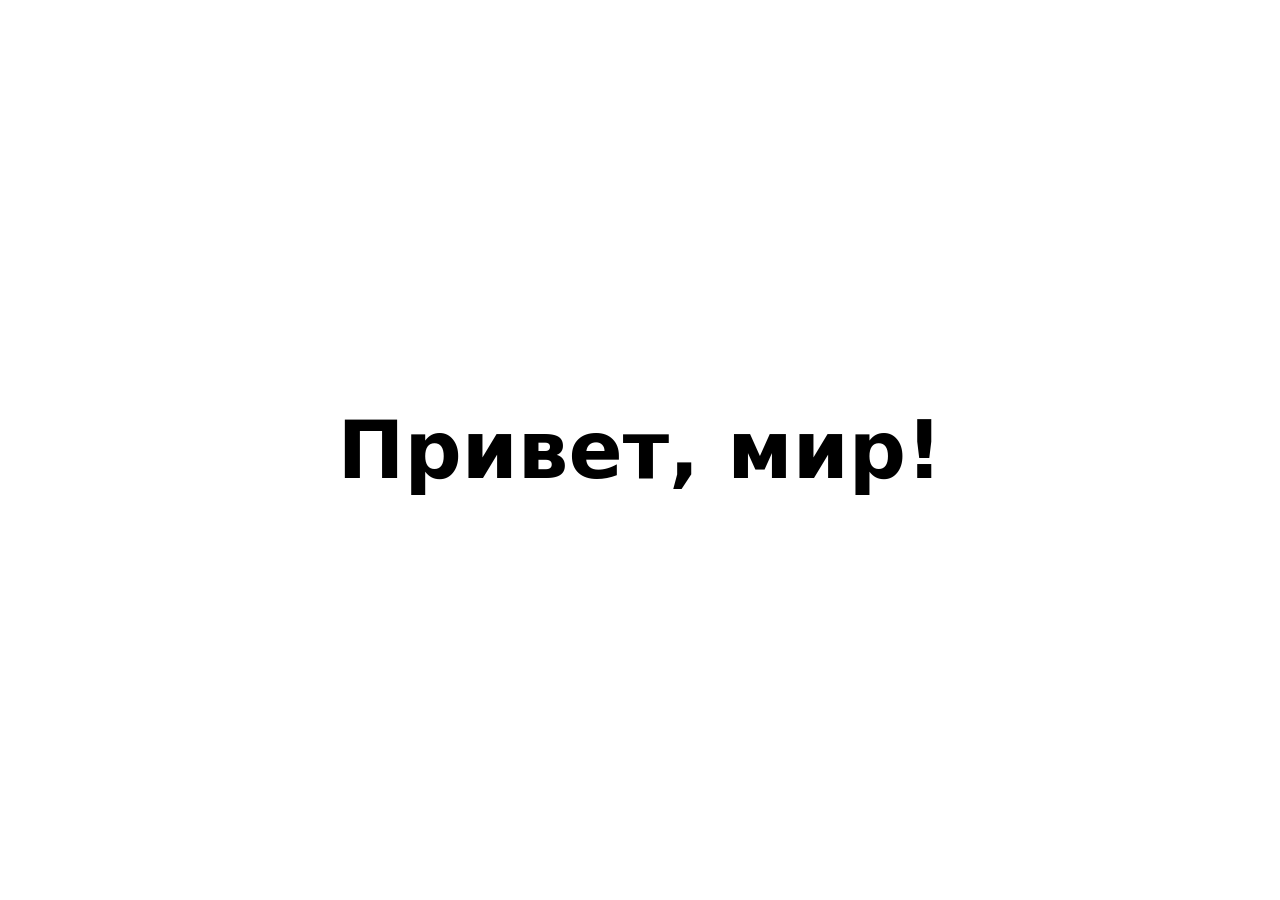
==== index.html @ d3115e39 "Add hello world page" ====
<!doctype html>
<html lang="ru">
  <head>
    <meta charset="utf-8">
    <meta name="viewport" content="width=device-width, initial-scale=1">
    <title>Привет, мир!</title>
    <style>
      :root {
        color-scheme: light dark;
        font-family: system-ui, -apple-system, BlinkMacSystemFont, "Segoe UI", sans-serif;
      }

      body {
        min-height: 100vh;
        margin: 0;
        display: grid;
        place-items: center;
      }

      h1 {
        margin: 0;
        font-size: clamp(2.5rem, 8vw, 5rem);
        font-weight: 700;
        letter-spacing: 0;
      }
    </style>
  </head>
  <body>
    <h1>Привет, мир!</h1>
  </body>
</html>
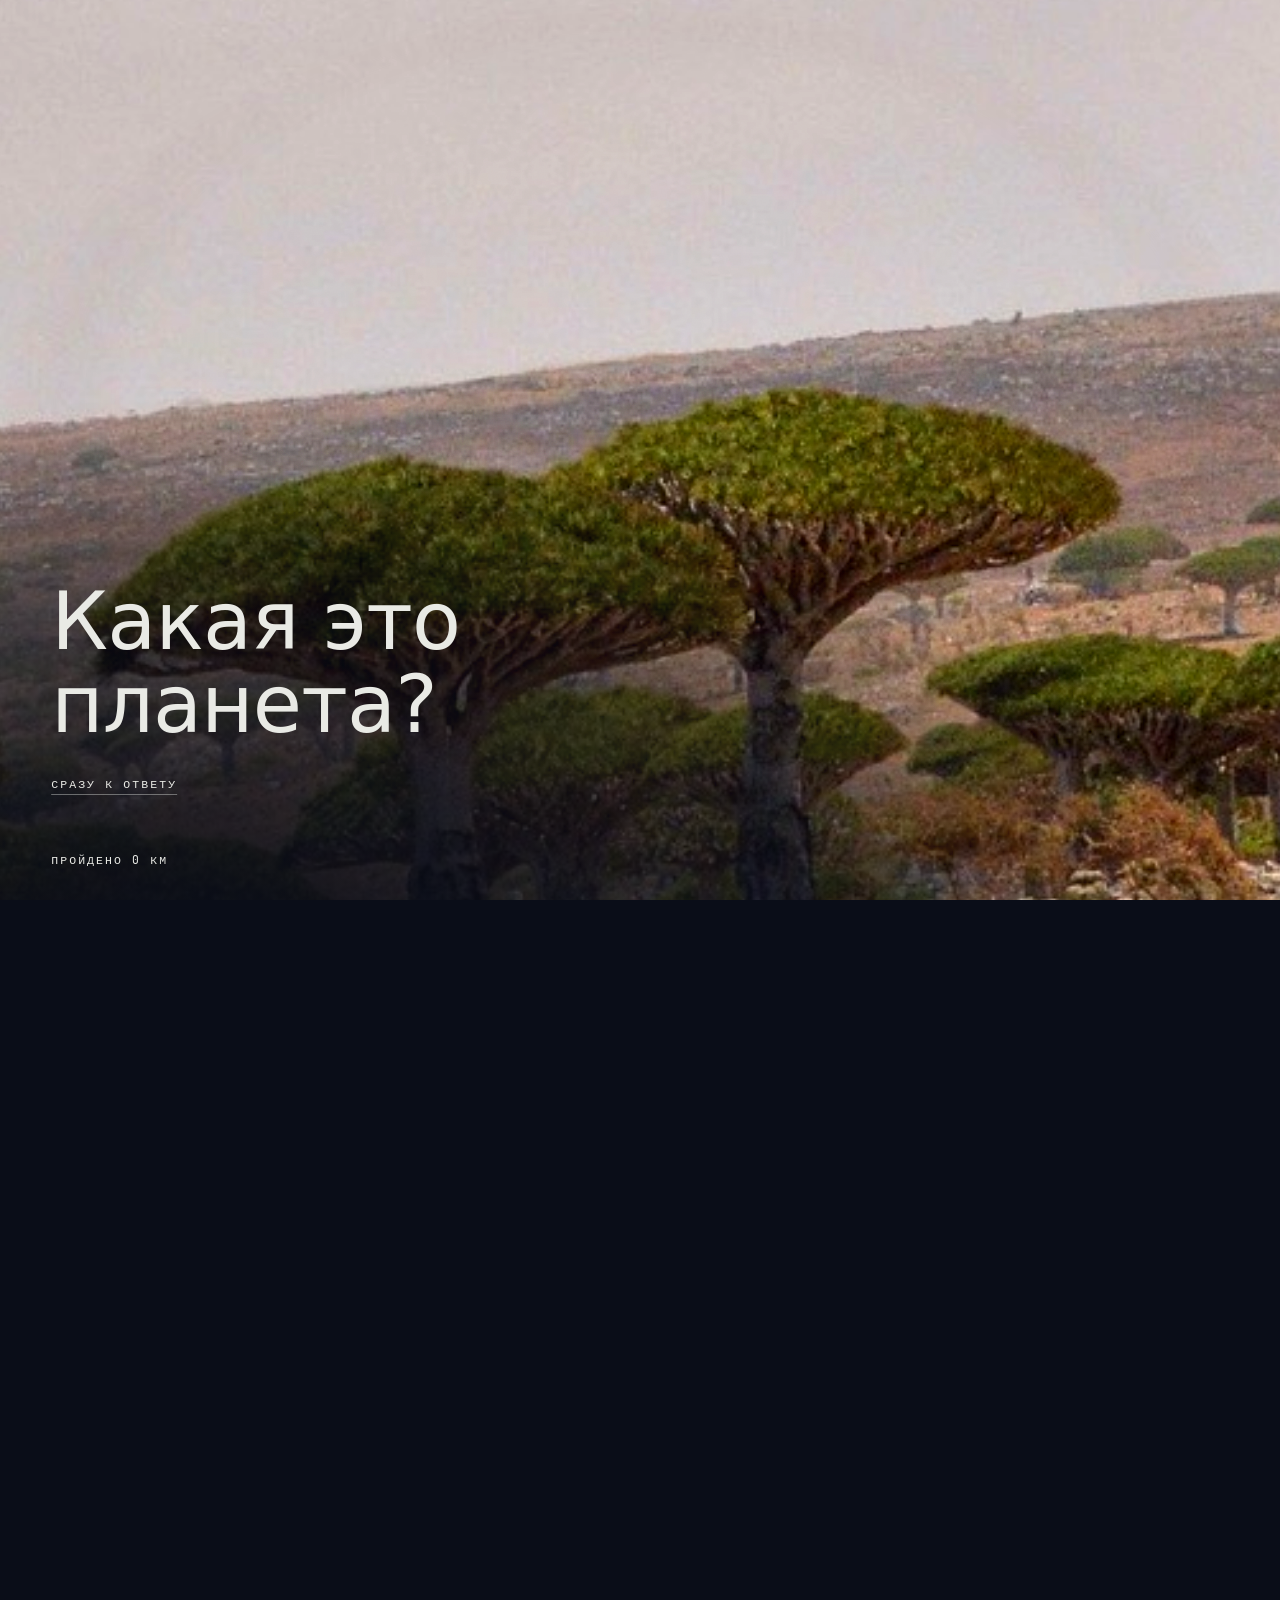
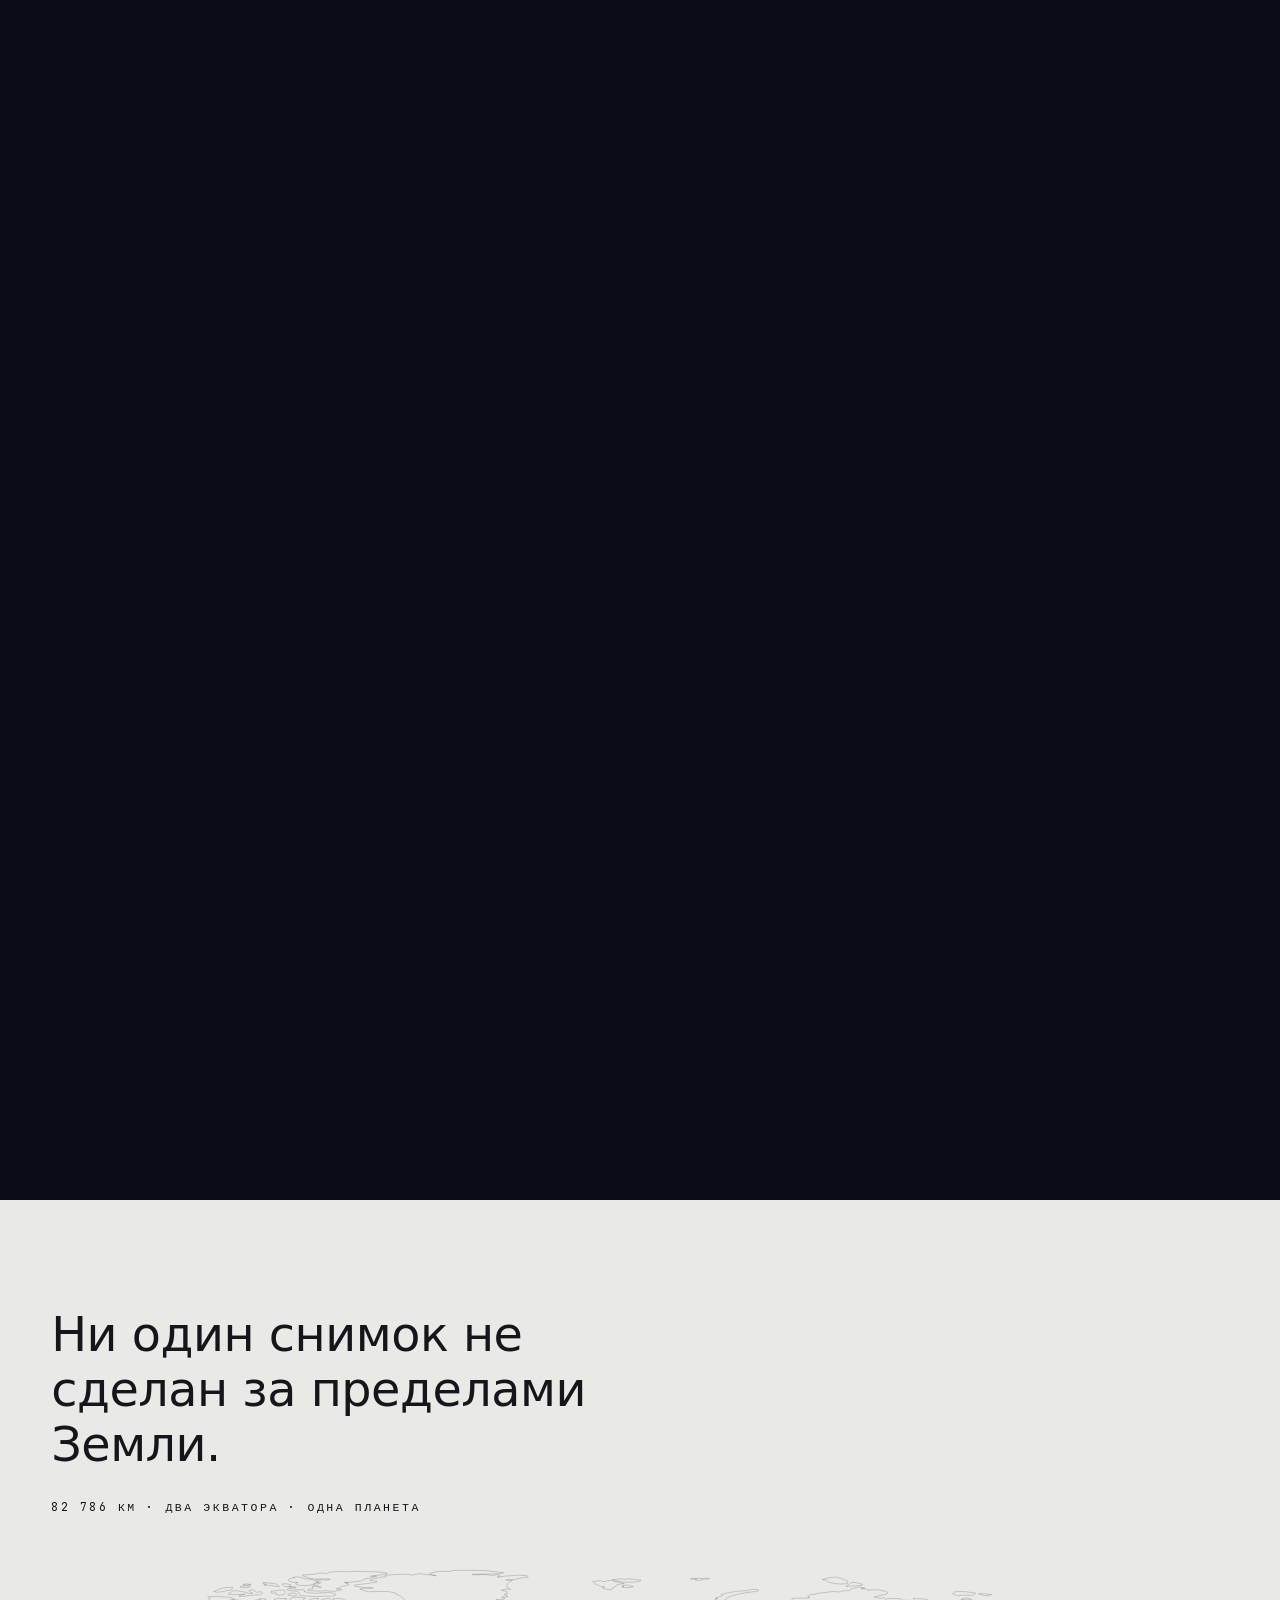
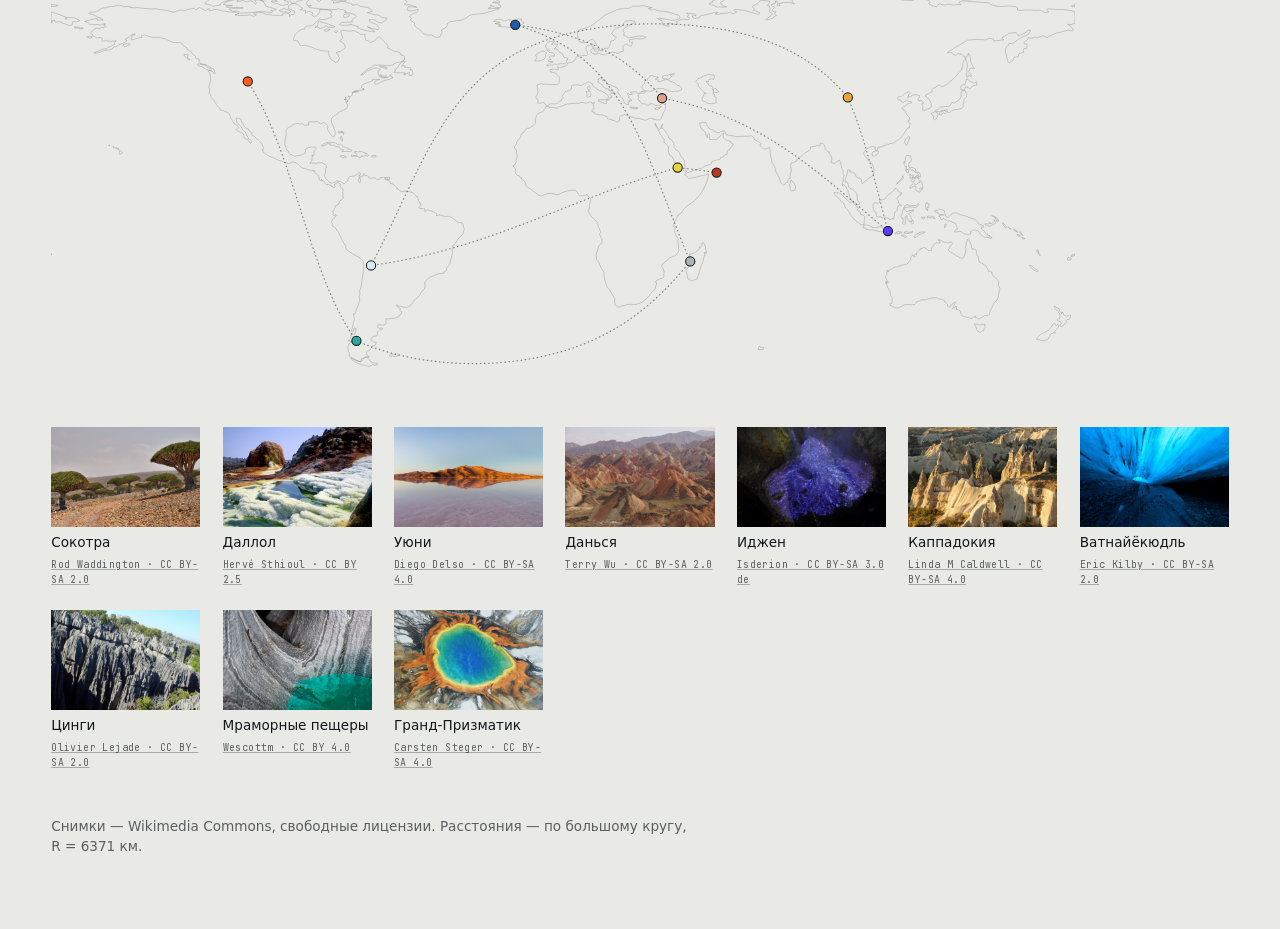
==== commit 3b71e8f2: "НЕ ЗЕМЛЯ: десять мест, которые не похожи на Землю Статическая страница в корне сайта. Заглушка «Прив" ====
--- a/index.html
+++ b/index.html
@@ -1,31 +1,165 @@
 <!doctype html>
 <html lang="ru">
-  <head>
-    <meta charset="utf-8">
-    <meta name="viewport" content="width=device-width, initial-scale=1">
-    <title>Привет, мир!</title>
-    <style>
-      :root {
-        color-scheme: light dark;
-        font-family: system-ui, -apple-system, BlinkMacSystemFont, "Segoe UI", sans-serif;
-      }
+<head>
+<meta charset="utf-8">
+<meta name="viewport" content="width=device-width, initial-scale=1">
+<title>НЕ ЗЕМЛЯ — десять мест, которые не похожи на Землю</title>
+<meta name="description" content="Десять мест, снятых на этой планете. Маршрут длиной 82 786 км — два экватора, не покидая Земли.">
+<link rel="stylesheet" href="styles.css">
+</head>
+<body>
 
-      body {
-        min-height: 100vh;
-        margin: 0;
-        display: grid;
-        place-items: center;
-      }
+<main>
+  <!-- Числа этапов и накопленного — из tools/route.py. Счётчик читает data-total. -->
+  <div class="dive">
+    <div class="stage">
 
-      h1 {
-        margin: 0;
-        font-size: clamp(2.5rem, 8vw, 5rem);
-        font-weight: 700;
-        letter-spacing: 0;
-      }
-    </style>
-  </head>
-  <body>
-    <h1>Привет, мир!</h1>
-  </body>
+      <header class="hero" style="--accent: #B33A20" data-total="0">
+        <img class="frame" src="assets/img/socotra.jpg" alt="" width="1800" height="1200" fetchpriority="high">
+        <div class="body">
+          <h1>Какая это планета?</h1>
+          <a class="jump" href="#finale">Сразу к ответу</a>
+        </div>
+      </header>
+
+      <section class="place" id="p-socotra" style="--accent: #B33A20" data-total="0">
+        <img class="frame" src="assets/img/socotra.jpg" alt="Драконовы деревья с плоскими кронами на каменистом плато Сокотры" width="1800" height="1200" loading="lazy" decoding="async">
+        <div class="body">
+          <p class="meta"><span class="n">Точка 1 / 10</span><span class="coords">12°30′N 54°00′E</span></p>
+          <h2>Сокотра</h2>
+          <p class="where">Йемен · старт маршрута</p>
+          <p class="text">Остров оторвался от материка так давно, что жизнь здесь пошла отдельной веткой. Драконовы деревья держат крону плоским зонтом: так они ловят туман, а дождя тут почти не бывает. На срезе кора истекает красной смолой — её тысячи лет называют кровью дракона.</p>
+          <p class="fact">307 из 825 видов растений не растут больше нигде</p>
+        </div>
+      </section>
+
+      <section class="place" id="p-dallol" style="--accent: #E8D33A" data-total="1494">
+        <img class="frame" src="assets/img/dallol.jpg" alt="Кислотные соляные поля Даллола: жёлтые, оранжевые и зелёные террасы" width="1800" height="1200" loading="lazy" decoding="async">
+        <div class="body">
+          <p class="meta"><span class="n">Точка 2 / 10</span><span class="coords">14°14′N 40°18′E</span></p>
+          <h2>Данакиль</h2>
+          <p class="where">Эфиопия · этап 1 494 км</p>
+          <p class="text">Под впадиной стоит магма и выдавливает наверх рассолы, насыщенные железом и серой. Цвет здесь означает химию: жёлтый — сера, оранжевый — окисленное железо, зелёный — медь. Дождя не бывает, и рисунок держится годами, пока его не перепишет новый источник.</p>
+          <p class="fact">кислотность рассолов доходит до pH −1,7</p>
+        </div>
+      </section>
+
+      <section class="place" id="p-uyuni" style="--accent: #DCE9EE" data-total="13865">
+        <img class="frame" src="assets/img/uyuni.jpg" alt="Гора Тунупа и небо, отражённые в зеркале воды на солончаке Уюни" width="1800" height="1200" loading="lazy" decoding="async">
+        <div class="body">
+          <p class="meta"><span class="n">Точка 3 / 10</span><span class="coords">20°08′S 67°29′W</span></p>
+          <h2>Уюни</h2>
+          <p class="where">Боливия · этап 12 371 км</p>
+          <p class="text">Соляная корка легла так ровно, что по ней калибруют спутниковые высотомеры. В дождь на ней стоит слой воды в пару сантиметров, и равнина становится зеркалом без единого шва. Горизонт пропадает: небо оказывается и сверху, и снизу, а гора вырастает из собственного отражения.</p>
+          <p class="fact">на 10 000 км² перепад высот меньше метра</p>
+        </div>
+      </section>
+
+      <section class="place" id="p-danxia" style="--accent: #E8A33D" data-total="31478">
+        <img class="frame" src="assets/img/danxia.jpg" alt="Слоистые холмы Чжанъе Данься в полосах ржавчины, охры и мела" width="1800" height="1200" loading="lazy" decoding="async">
+        <div class="body">
+          <p class="meta"><span class="n">Точка 4 / 10</span><span class="coords">38°55′N 100°08′E</span></p>
+          <h2>Данься</h2>
+          <p class="where">Китай · этап 17 613 км</p>
+          <p class="text">Песчаник и минералы копились слоями на дне древнего озера, а потом плиты подняли эту стопку и наклонили набок. Ветер и вода срезали верх, и разрез вышел наружу: полосы ржавчины, охры и мела идут поперёк склонов. Красит их не свет и не лишайник — это цвет самой породы.</p>
+          <p class="fact">пласты копились около 24 млн лет</p>
+        </div>
+      </section>
+
+      <section class="place" id="p-ijen" style="--accent: #5B3DFF" data-total="36900">
+        <img class="frame" src="assets/img/ijen.jpg" alt="Синее пламя горящей серы в темноте кратера Кавах-Иджен" width="1800" height="1200" loading="lazy" decoding="async">
+        <div class="body">
+          <p class="meta"><span class="n">Точка 5 / 10</span><span class="coords">8°03′S 114°15′E</span></p>
+          <h2>Иджен</h2>
+          <p class="where">Индонезия · этап 5 422 км</p>
+          <p class="text">Из трещин кратера бьёт вулканический газ температурой под 600 °C. На воздухе он загорается и горит синим, потому что горит сера, а не дерево. Днём пламени не видно совсем — оно проступает только в темноте, и сборщики серы работают прямо в нём.</p>
+          <p class="fact">озеро в кратере — pH 0,5, кислее желудочного сока</p>
+        </div>
+      </section>
+
+      <section class="place" id="p-cappadocia" style="--accent: #E0A08A" data-total="46559">
+        <img class="frame" src="assets/img/cappadocia.jpg" alt="Плотный лес туфовых башен Каппадокии в утреннем свете" width="1800" height="1200" loading="lazy" decoding="async">
+        <div class="body">
+          <p class="meta"><span class="n">Точка 6 / 10</span><span class="coords">38°38′N 34°50′E</span></p>
+          <h2>Каппадокия</h2>
+          <p class="where">Турция · этап 9 659 км</p>
+          <p class="text">Вулканы засыпали долину пеплом, пепел слежался в туф — камень, который режется ножом. Дождь и ветер выели мягкое и оставили стоять твёрдое: сотни башен с каменными шапками. Тот же податливый туф позволил выкопать город прямо под ними — Деринкую уходит на восемь ярусов вниз.</p>
+          <p class="fact">под ними город Деринкую уходит на 85 м вниз</p>
+        </div>
+      </section>
+
+      <section class="place" id="p-vatnajokull" style="--accent: #1E5FA8" data-total="50942">
+        <img class="frame" src="assets/img/vatnajokull.jpg" alt="Свод ледниковой пещеры из спрессованного синего льда" width="1800" height="1200" loading="lazy" decoding="async">
+        <div class="body">
+          <p class="meta"><span class="n">Точка 7 / 10</span><span class="coords">64°25′N 16°48′W</span></p>
+          <h2>Ватнайёкюдль</h2>
+          <p class="where">Исландия · этап 4 383 км</p>
+          <p class="text">Лёд лежит слоями почти километровой толщины и под собственным весом выдавливает из себя воздух. Без пузырьков он перестаёт рассеивать свет и пропускает только синюю часть спектра — остальное гаснет в толще. Пещеру каждую зиму протапливает талая вода, и каждое лето своды обрушиваются: одну и ту же не увидеть дважды.</p>
+          <p class="fact">толщина льда доходит до 950 м</p>
+        </div>
+      </section>
+
+      <section class="place" id="p-tsingy" style="--accent: #A8B4B0" data-total="61553">
+        <img class="frame" src="assets/img/tsingy.jpg" alt="Частокол известняковых игл Цинги-де-Бемараха" width="1800" height="1200" loading="lazy" decoding="async">
+        <div class="body">
+          <p class="meta"><span class="n">Точка 8 / 10</span><span class="coords">18°43′S 44°45′E</span></p>
+          <h2>Цинги</h2>
+          <p class="where">Мадагаскар · этап 10 611 км</p>
+          <p class="text">Дожди тысячелетиями растворяли известняк сверху вниз, вдоль трещин. Осталось то, к чему вода не добралась: частокол лезвий высотой до ста метров, между которыми не пройти. По-малагасийски «цинги» и значит место, где нельзя ходить босиком.</p>
+          <p class="fact">иглы поднимаются на 100 м</p>
+        </div>
+      </section>
+
+      <section class="place" id="p-marmol" style="--accent: #2AA9A0" data-total="71979">
+        <img class="frame" src="assets/img/marmol.jpg" alt="Мраморные своды над бирюзовой водой ледникового озера" width="1800" height="1200" loading="lazy" decoding="async">
+        <div class="body">
+          <p class="meta"><span class="n">Точка 9 / 10</span><span class="coords">46°39′S 72°38′W</span></p>
+          <h2>Мраморные пещеры</h2>
+          <p class="where">Чили · этап 10 426 км</p>
+          <p class="text">Волны ледникового озера шесть тысяч лет вылизывают мраморный мыс и вымыли в нём своды и колонны. Вода бирюзовая не от неба: ледники стирают с гор каменную муку, и эта взвесь рассеивает свет. Отражённый от воды, он поднимается на потолок, и слои мрамора начинают светиться изнутри.</p>
+          <p class="fact">вода точит этот мрамор больше 6 000 лет</p>
+        </div>
+      </section>
+
+      <section class="place" id="p-prismatic" style="--accent: #FF5A1F" data-total="82786">
+        <img class="frame" src="assets/img/prismatic.jpg" alt="Гранд-Призматик сверху: рыжие кольца вокруг голубой линзы кипятка" width="1800" height="1200" loading="lazy" decoding="async">
+        <div class="body">
+          <p class="meta"><span class="n">Точка 10 / 10</span><span class="coords">44°31′N 110°50′W</span></p>
+          <h2>Гранд-Призматик</h2>
+          <p class="where">США · этап 10 807 км</p>
+          <p class="text">В середине источника вода около 70 °C и почти стерильна — она синяя просто потому, что глубокая и чистая. К краям температура падает, и на каждом поясе селится своя колония бактерий: сначала жёлтые, за ними оранжевые, потом рыжие. Кольца — это не минерал, а живое, разложенное по градусам.</p>
+          <p class="fact">цвет источнику дают живые бактерии при 70 °C</p>
+        </div>
+      </section>
+
+    </div>
+  </div>
+
+  <p class="odometer" aria-hidden="true">Пройдено <span id="odometer-value">0</span> км</p>
+
+  <footer class="finale" id="finale" tabindex="-1">
+    <h2>Ни один снимок не сделан за пределами Земли.</h2>
+    <p class="verdict">82 786 км · два экватора · одна планета</p>
+
+    <img class="route" src="assets/route.svg" alt="Карта мира: десять точек маршрута соединены дугами большого круга — от Сокотры через Данакиль, Уюни, Данься, Иджен, Каппадокию, Ватнайёкюдль, Цинги и Мраморные пещеры к Гранд-Призматику." width="2000" height="789">
+
+    <ul class="proof">
+      <li><img src="assets/img/socotra.jpg" alt="" width="1800" height="1200" loading="lazy"><span>Сокотра</span><a href="https://commons.wikimedia.org/wiki/File:Dragon%27s_Blood_Trees,_Socotra_Island.jpg">Rod Waddington · CC BY-SA 2.0</a></li>
+      <li><img src="assets/img/dallol.jpg" alt="" width="1800" height="1200" loading="lazy"><span>Даллол</span><a href="https://commons.wikimedia.org/wiki/File:Dallol-2001.jpg">Hervé Sthioul · CC BY 2.5</a></li>
+      <li><img src="assets/img/uyuni.jpg" alt="" width="1800" height="1200" loading="lazy"><span>Уюни</span><a href="https://commons.wikimedia.org/wiki/File:Salar_de_Uyuni,_Bolivia,_2016-02-04,_DD_10-12_HDR.JPG">Diego Delso · CC BY-SA 4.0</a></li>
+      <li><img src="assets/img/danxia.jpg" alt="" width="1800" height="1200" loading="lazy"><span>Данься</span><a href="https://commons.wikimedia.org/wiki/File:Colourful_mountains_of_the_Zhangye_National_Geopark.jpg">Terry Wu · CC BY-SA 2.0</a></li>
+      <li><img src="assets/img/ijen.jpg" alt="" width="1800" height="1200" loading="lazy"><span>Иджен</span><a href="https://commons.wikimedia.org/wiki/File:Blue_flames_in_the_Ijen_Caldera.jpg">Isderion · CC BY-SA 3.0 de</a></li>
+      <li><img src="assets/img/cappadocia.jpg" alt="" width="1800" height="1200" loading="lazy"><span>Каппадокия</span><a href="https://commons.wikimedia.org/wiki/File:Nature_carved_rock_Cappadocia_01.jpg">Linda M Caldwell · CC BY-SA 4.0</a></li>
+      <li><img src="assets/img/vatnajokull.jpg" alt="" width="1800" height="1200" loading="lazy"><span>Ватнайёкюдль</span><a href="https://commons.wikimedia.org/wiki/File:Ice_Cave_Blue_Roof_-_Iceland.jpg">Eric Kilby · CC BY-SA 2.0</a></li>
+      <li><img src="assets/img/tsingy.jpg" alt="" width="1800" height="1200" loading="lazy"><span>Цинги</span><a href="https://commons.wikimedia.org/wiki/File:Tsingy_-_105.jpg">Olivier Lejade · CC BY-SA 2.0</a></li>
+      <li><img src="assets/img/marmol.jpg" alt="" width="1800" height="1200" loading="lazy"><span>Мраморные пещеры</span><a href="https://commons.wikimedia.org/wiki/File:Cuevas_de_M%C3%A1rmol_-_Marble_Caves,_Blue_Water,_Patagonia,_Chile.jpg">Wescottm · CC BY 4.0</a></li>
+      <li><img src="assets/img/prismatic.jpg" alt="" width="1800" height="1200" loading="lazy"><span>Гранд-Призматик</span><a href="https://commons.wikimedia.org/wiki/File:Aerial_image_of_Grand_Prismatic_Spring_(view_from_the_south).jpg">Carsten Steger · CC BY-SA 4.0</a></li>
+    </ul>
+
+    <p class="colophon">Снимки — Wikimedia Commons, свободные лицензии. Расстояния — по большому кругу, R = 6371 км.</p>
+  </footer>
+</main>
+
+<script src="main.js" defer></script>
+</body>
 </html>
--- a/styles.css
+++ b/styles.css
@@ -0,0 +1,442 @@
+/* НЕ ЗЕМЛЯ
+ *
+ * Состояние по умолчанию — десять обычных полноэкранных секций. Это же и
+ * конечный вид при prefers-reduced-motion, поэтому оно должно быть хорошим
+ * само по себе. Нырок надстраивается сверху: main.js ставит .dive-on на <html>,
+ * и только тогда включаются слои.
+ */
+
+/* ── Шрифты ─────────────────────────────────────────────────────────────────
+ * Локальные woff2, кириллица и латиница отдельными поднаборами (tools/fetch-fonts.sh).
+ * unicode-range дословно из ответа Google Fonts — см. assets/fonts/unicode-ranges.txt.
+ */
+@font-face {
+  font-family: Unbounded; font-style: normal; font-weight: 200; font-display: swap;
+  src: url(assets/fonts/unbounded-200-cyrillic.woff2) format("woff2");
+  unicode-range: U+0301, U+0400-045F, U+0490-0491, U+04B0-04B1, U+2116;
+}
+@font-face {
+  font-family: Unbounded; font-style: normal; font-weight: 200; font-display: swap;
+  src: url(assets/fonts/unbounded-200-latin.woff2) format("woff2");
+  unicode-range: U+0000-00FF, U+0131, U+0152-0153, U+02BB-02BC, U+02C6, U+02DA, U+02DC, U+0304, U+0308, U+0329, U+2000-206F, U+20AC, U+2122, U+2191, U+2193, U+2212, U+2215, U+FEFF, U+FFFD;
+}
+@font-face {
+  font-family: Unbounded; font-style: normal; font-weight: 800; font-display: swap;
+  src: url(assets/fonts/unbounded-800-cyrillic.woff2) format("woff2");
+  unicode-range: U+0301, U+0400-045F, U+0490-0491, U+04B0-04B1, U+2116;
+}
+@font-face {
+  font-family: Unbounded; font-style: normal; font-weight: 800; font-display: swap;
+  src: url(assets/fonts/unbounded-800-latin.woff2) format("woff2");
+  unicode-range: U+0000-00FF, U+0131, U+0152-0153, U+02BB-02BC, U+02C6, U+02DA, U+02DC, U+0304, U+0308, U+0329, U+2000-206F, U+20AC, U+2122, U+2191, U+2193, U+2212, U+2215, U+FEFF, U+FFFD;
+}
+@font-face {
+  font-family: "Golos Text"; font-style: normal; font-weight: 400; font-display: swap;
+  src: url(assets/fonts/golos-400-cyrillic.woff2) format("woff2");
+  unicode-range: U+0301, U+0400-045F, U+0490-0491, U+04B0-04B1, U+2116;
+}
+@font-face {
+  font-family: "Golos Text"; font-style: normal; font-weight: 400; font-display: swap;
+  src: url(assets/fonts/golos-400-latin.woff2) format("woff2");
+  unicode-range: U+0000-00FF, U+0131, U+0152-0153, U+02BB-02BC, U+02C6, U+02DA, U+02DC, U+0304, U+0308, U+0329, U+2000-206F, U+20AC, U+2122, U+2191, U+2193, U+2212, U+2215, U+FEFF, U+FFFD;
+}
+@font-face {
+  font-family: "Golos Text"; font-style: normal; font-weight: 500; font-display: swap;
+  src: url(assets/fonts/golos-500-cyrillic.woff2) format("woff2");
+  unicode-range: U+0301, U+0400-045F, U+0490-0491, U+04B0-04B1, U+2116;
+}
+@font-face {
+  font-family: "Golos Text"; font-style: normal; font-weight: 500; font-display: swap;
+  src: url(assets/fonts/golos-500-latin.woff2) format("woff2");
+  unicode-range: U+0000-00FF, U+0131, U+0152-0153, U+02BB-02BC, U+02C6, U+02DA, U+02DC, U+0304, U+0308, U+0329, U+2000-206F, U+20AC, U+2122, U+2191, U+2193, U+2212, U+2215, U+FEFF, U+FFFD;
+}
+@font-face {
+  font-family: "JetBrains Mono"; font-style: normal; font-weight: 400; font-display: swap;
+  src: url(assets/fonts/jetbrains-400-cyrillic.woff2) format("woff2");
+  unicode-range: U+0301, U+0400-045F, U+0490-0491, U+04B0-04B1, U+2116;
+}
+@font-face {
+  font-family: "JetBrains Mono"; font-style: normal; font-weight: 400; font-display: swap;
+  src: url(assets/fonts/jetbrains-400-latin.woff2) format("woff2");
+  unicode-range: U+0000-00FF, U+0131, U+0152-0153, U+02BB-02BC, U+02C6, U+02DA, U+02DC, U+0304, U+0308, U+0329, U+2000-206F, U+20AC, U+2122, U+2191, U+2193, U+2212, U+2215, U+FEFF, U+FFFD;
+}
+
+/* ── Токены ─────────────────────────────────────────────────────────────── */
+:root {
+  --ink: #0a0d18;
+  --bone: #e9eae5;
+  --truth-bg: #e9eae5;
+  --truth-ink: #14161c;
+
+  /* Акцент принадлежит месту: перекрывается на каждой секции. */
+  --accent: #e9eae5;
+
+  /* Кегль считается от ширины экрана: нижнюю границу задаёт самое длинное имя
+     (Ватнайёкюдль, 12 знаков капсом), которое обязано уложиться в строку на
+     360 px. Переносить его нечем — это одно слово. */
+  --display: clamp(1.35rem, 6.8vw, 5rem);
+  --step-0: clamp(0.95rem, 0.9rem + 0.3vw, 1.05rem);
+  --step-1: clamp(1.05rem, 0.95rem + 0.5vw, 1.25rem);
+  --mono: 0.72rem;
+
+  --gap: clamp(1.5rem, 4vw, 4.5rem);
+
+  /* Зерно: не текстура ради текстуры, а то, что не даёт кадру выглядеть
+     стерильным рендером, когда он растянут во весь экран. */
+  --grain: url("data:image/svg+xml,%3Csvg xmlns='http://www.w3.org/2000/svg' width='160' height='160'%3E%3Cfilter id='n'%3E%3CfeTurbulence type='fractalNoise' baseFrequency='0.75' numOctaves='2' stitchTiles='stitch'/%3E%3C/filter%3E%3Crect width='160' height='160' filter='url(%23n)' opacity='0.55'/%3E%3C/svg%3E");
+}
+
+*, *::before, *::after { box-sizing: border-box; }
+
+html { scroll-behavior: smooth; }
+@media (prefers-reduced-motion: reduce) { html { scroll-behavior: auto; } }
+
+body {
+  margin: 0;
+  background: var(--ink);
+  color: var(--bone);
+  font-family: "Golos Text", system-ui, sans-serif;
+  font-size: var(--step-1);
+  line-height: 1.5;
+  -webkit-font-smoothing: antialiased;
+}
+
+:focus-visible {
+  outline: 2px solid var(--lit, var(--bone));
+  outline-offset: 4px;
+}
+
+/* ── Слой: кадр и подпись ───────────────────────────────────────────────── */
+.hero,
+.place {
+  position: relative;
+  isolation: isolate;          /* смешивание не должно протекать на фон страницы */
+  min-height: 100svh;
+  display: grid;
+  /* minmax(0, 1fr), а не auto: колонка по умолчанию тянется по max-content, и
+     на телефоне «Ватнайёкюдль» распирал слой шире экрана — вместе со всем
+     текстом, который после этого уезжал за правый край. */
+  grid-template-columns: minmax(0, 1fr);
+  overflow: hidden;
+
+  /* Половина акцентов взята с тёмных материй — смола дракона, спрессованный
+     лёд, пламя серы — и на чернильном фоне такой цвет нечитаем. Текст берёт
+     осветлённый акцент, кадр — исходный. */
+  --lit: color-mix(in srgb, var(--accent) 60%, #fff);
+}
+
+/* Кадр не имеет рамки: он тонет в чернильном фоне страницы. Это не украшение —
+   в нырке слой уходит вглубь, и, будь у него край, он летел бы прямоугольником,
+   выдавая, что это картинка, а не мир. Ту же маску несут подкраска и зерно:
+   геометрия у них одна. */
+.frame,
+.hero::before, .place::before,
+.hero::after, .place::after {
+  /* closest-side, а не проценты: растворение обязано дойти до нуля ровно на краю
+     бокса. Оборвись оно раньше на любой альфе — сам край бокса и станет той
+     рамкой, от которой мы уходим. */
+  --dissolve: radial-gradient(closest-side ellipse at 50% 47%, #000 58%, rgb(0 0 0 / 0.4) 86%, transparent 100%);
+  -webkit-mask-image: var(--dissolve);
+  mask-image: var(--dissolve);
+}
+
+/* На портретном экране вписанный эллипс — всегда узкая вертикальная линза, при
+   любой точке остановки: кадр становится яйцом посреди чернил. Геометрия там
+   нужна другая — мягкие края по четырём сторонам. Растворение остаётся (без
+   него слой летел бы прямоугольником), но кадр больше не режется. */
+@media (max-aspect-ratio: 1 / 1) {
+  .frame,
+  .hero::before, .place::before,
+  .hero::after, .place::after {
+    --dissolve:
+      linear-gradient(to right, transparent 0%, #000 11%, #000 89%, transparent 100%),
+      linear-gradient(to bottom, transparent 0%, #000 8%, #000 90%, transparent 100%);
+    -webkit-mask-composite: source-in;
+    mask-composite: intersect;
+  }
+}
+
+.frame {
+  position: absolute;
+  inset: 0;
+  z-index: 0;
+  width: 100%;
+  height: 100%;
+  object-fit: cover;
+  filter: contrast(1.1) saturate(1.12);
+}
+
+/* Герой — та же Сокотра, подведённая так близко, что не читается как пейзаж:
+   вопрос «какая это планета» задаёт кадр, а заголовок только проговаривает.
+   Через экран тот же кадр окажется целиком — и это первый ответ. */
+.hero .frame {
+  transform: scale(3.4);
+  object-position: 42% 88%;   /* в кроны и щебень, мимо неба: неба хватает и на Земле */
+  filter: contrast(1.18) saturate(1.18);
+}
+
+/* Акцент места садится на края кадра, а не на его середину: кольца
+   Гранд-Призматика обязаны остаться настоящими, иначе доказательство рушится.
+   Умножение затемняет, но не стирает фактуру — сквозь эти края и летим. */
+.hero::before,
+.place::before {
+  content: "";
+  position: absolute;
+  inset: 0;
+  z-index: 1;
+  background: radial-gradient(ellipse 96% 96% at 50% 45%,
+    transparent 42%,
+    color-mix(in srgb, var(--accent) 55%, var(--ink)) 88%,
+    color-mix(in srgb, var(--accent) 30%, var(--ink)) 100%);
+  mix-blend-mode: multiply;
+  pointer-events: none;
+}
+
+.hero::after,
+.place::after {
+  content: "";
+  position: absolute;
+  inset: 0;
+  z-index: 2;
+  background-image: var(--grain);
+  mix-blend-mode: overlay;
+  opacity: 0.11;
+  pointer-events: none;
+}
+
+/* Подпись занимает весь слой, а текст прижат к низу. Это не прихоть раскладки:
+   подложка под текстом — мягкое пятно, и гаснуть она обязана внутри своего
+   бокса. Стоило боксу кончиться раньше, чем пятно сойдёт на нет, — и его
+   верхний край проступал поперёк кадра тонкой горизонтальной линией. */
+.body {
+  position: relative;
+  z-index: 3;
+  display: flex;
+  flex-direction: column;
+  justify-content: flex-end;
+  width: 100%;
+  height: 100%;
+  padding: var(--gap);
+  padding-bottom: clamp(5rem, 12vh, 8rem);
+  background: radial-gradient(ellipse 108% 76% at 14% 106%,
+    rgb(10 13 24 / 0.95) 10%, rgb(10 13 24 / 0.62) 46%, transparent 76%);
+}
+
+.body > * { max-width: 34rem; }
+
+/* ── Типографика ────────────────────────────────────────────────────────── */
+h1, h2 {
+  font-family: Unbounded, system-ui, sans-serif;
+  margin: 0;
+}
+
+/* Шёпот: тонкий, широкий, в нижнем регистре. */
+.body h1 {
+  font-weight: 200;
+  font-size: var(--display);
+  line-height: 1.04;
+  letter-spacing: -0.01em;
+  max-width: 12ch;
+}
+
+/* Крик: тяжёлый, капсом, разогнанный трекингом. Тот же кегль, что у героя, —
+   вся разница в весе. */
+.body h2 {
+  font-weight: 800;
+  font-size: var(--display);
+  line-height: 0.98;
+  letter-spacing: 0.06em;
+  text-transform: uppercase;
+  max-width: 15ch;
+  margin-block: 0.15em 0.35em;
+}
+
+.meta,
+.fact,
+.odometer,
+.jump,
+.verdict,
+.proof a {
+  font-family: "JetBrains Mono", ui-monospace, monospace;
+}
+
+.meta {
+  display: flex;
+  flex-wrap: wrap;
+  gap: 0.6rem 1.4rem;
+  margin: 0;
+  font-size: var(--mono);
+  letter-spacing: 0.18em;
+  text-transform: uppercase;
+  color: rgb(233 234 229 / 0.62);
+}
+
+.meta .n { color: var(--lit); }
+
+.where {
+  margin: 0;
+  font-weight: 500;
+  color: rgb(233 234 229 / 0.72);
+}
+
+.text {
+  margin: 1.1em 0 0;
+  max-width: 34rem;   /* около 62 знаков в строке */
+  text-wrap: pretty;
+}
+
+/* Факт — показание прибора, а не вывод: отдельная строка на волоске акцента. */
+.fact {
+  margin: 1.4em 0 0;
+  padding-top: 0.9em;
+  border-top: 1px solid color-mix(in srgb, var(--lit) 45%, transparent);
+  max-width: 34rem;
+  font-size: var(--mono);
+  line-height: 1.7;
+  letter-spacing: 0.1em;
+  text-transform: uppercase;
+  color: var(--lit);
+}
+
+.jump {
+  display: inline-block;
+  margin-top: 1.8rem;
+  font-size: var(--mono);
+  letter-spacing: 0.18em;
+  text-transform: uppercase;
+  color: var(--bone);
+  text-decoration-color: color-mix(in srgb, var(--bone) 40%, transparent);
+  text-underline-offset: 0.5em;
+}
+
+.jump:hover { text-decoration-color: currentColor; }
+
+/* ── Счётчик ────────────────────────────────────────────────────────────────
+ * Единственное доказательство на странице: он держит аргумент, что все десять
+ * точек — одна планета. Без JS ему нечего показывать, поэтому его и нет.
+ *
+ * Цвет у него один на весь путь и не меняется вместе с местом: прибор, который
+ * подкрашивается пейзажем, читается как украшение и теряет право свидетельствовать.
+ */
+.odometer { display: none; }
+
+.dive-on .odometer {
+  display: block;
+  position: fixed;
+  z-index: 10;
+  left: var(--gap);
+  bottom: clamp(1.2rem, 3.5vh, 2.2rem);
+  margin: 0;
+  font-size: var(--mono);
+  letter-spacing: 0.18em;
+  text-transform: uppercase;
+  color: var(--bone);
+}
+
+.odometer #odometer-value { font-variant-numeric: tabular-nums; }
+
+/* ── Нырок ──────────────────────────────────────────────────────────────────
+ * Слои живут внутри липкой сцены: сцена держится на экране ровно столько,
+ * сколько длится обёртка, а финал спокойно втекает следом обычным потоком.
+ */
+.dive-on .stage {
+  position: sticky;
+  top: 0;
+  height: 100svh;
+  overflow: hidden;
+}
+
+.dive-on .hero,
+.dive-on .place {
+  position: absolute;
+  inset: 0;
+  min-height: 0;
+  transform-origin: 50% 50%;
+  will-change: transform, opacity;
+  backface-visibility: hidden;
+}
+
+/* ── Финал: правда ──────────────────────────────────────────────────────── */
+.finale {
+  position: relative;
+  z-index: 20;
+  background: var(--truth-bg);
+  color: var(--truth-ink);
+  padding: clamp(4rem, 12vh, 9rem) var(--gap) clamp(3rem, 8vh, 6rem);
+}
+
+.finale:focus-visible { outline-offset: -4px; }
+
+.finale h2 {
+  font-weight: 200;
+  font-size: clamp(1.6rem, 0.9rem + 2.6vw, 3rem);
+  line-height: 1.15;
+  letter-spacing: -0.01em;
+  max-width: 20ch;
+}
+
+.verdict {
+  margin: 1.6rem 0 0;
+  font-size: var(--mono);
+  letter-spacing: 0.22em;
+  text-transform: uppercase;
+  color: var(--truth-ink);
+}
+
+/* Карта — вторая половина доказательства: числа под ней сходятся с дугами на
+   ней. Точки светятся своими акцентами — единственное место, где все десять
+   миров стоят рядом, и все на одном шаре. */
+.route {
+  display: block;
+  width: 100%;
+  height: auto;
+  max-width: 64rem;
+  margin: clamp(2.5rem, 6vh, 4rem) 0 0;
+}
+
+/* Десять снимков — мелко и без единого фильтра: тот же кадр, что был во весь
+   экран, только теперь его не подкрашивает никто. */
+.proof {
+  display: grid;
+  grid-template-columns: repeat(auto-fit, minmax(9rem, 1fr));
+  gap: clamp(0.8rem, 2vw, 1.4rem);
+  margin: clamp(2.5rem, 6vh, 4rem) 0 0;
+  padding: 0;
+  list-style: none;
+}
+
+.proof li { display: flex; flex-direction: column; gap: 0.35rem; }
+
+.proof img {
+  width: 100%;
+  height: auto;          /* иначе атрибут height="1200" победит aspect-ratio */
+  aspect-ratio: 3 / 2;
+  object-fit: cover;
+  filter: none;
+  mask-image: none;
+  -webkit-mask-image: none;
+}
+
+.proof span {
+  font-weight: 500;
+  font-size: 0.85rem;
+}
+
+.proof a {
+  font-size: 0.62rem;
+  line-height: 1.5;
+  letter-spacing: 0.04em;
+  color: rgb(20 22 28 / 0.66);
+  text-decoration-color: rgb(20 22 28 / 0.3);
+}
+
+.proof a:hover { color: var(--truth-ink); }
+
+.colophon {
+  margin: clamp(2rem, 5vh, 3rem) 0 0;
+  max-width: 40rem;
+  font-size: 0.85rem;
+  color: rgb(20 22 28 / 0.66);
+}
+
+.finale :focus-visible { outline-color: var(--truth-ink); }
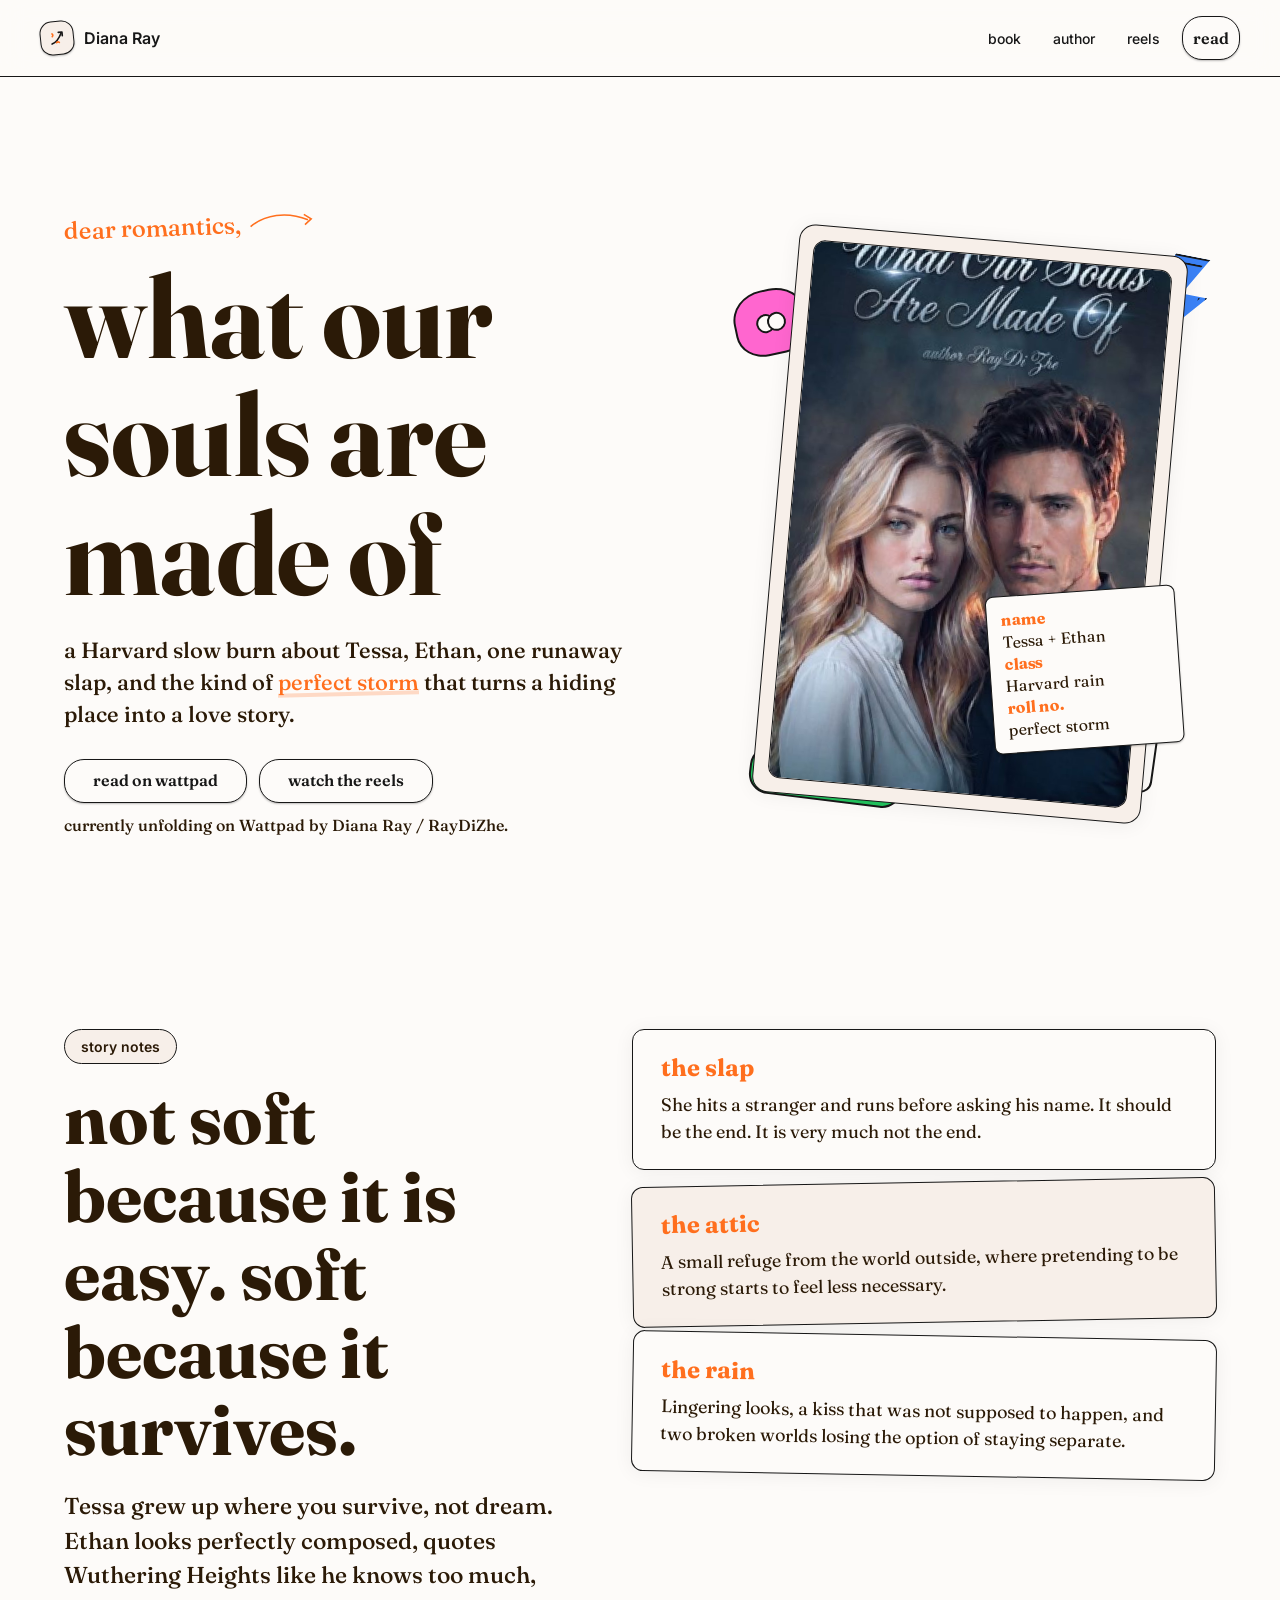
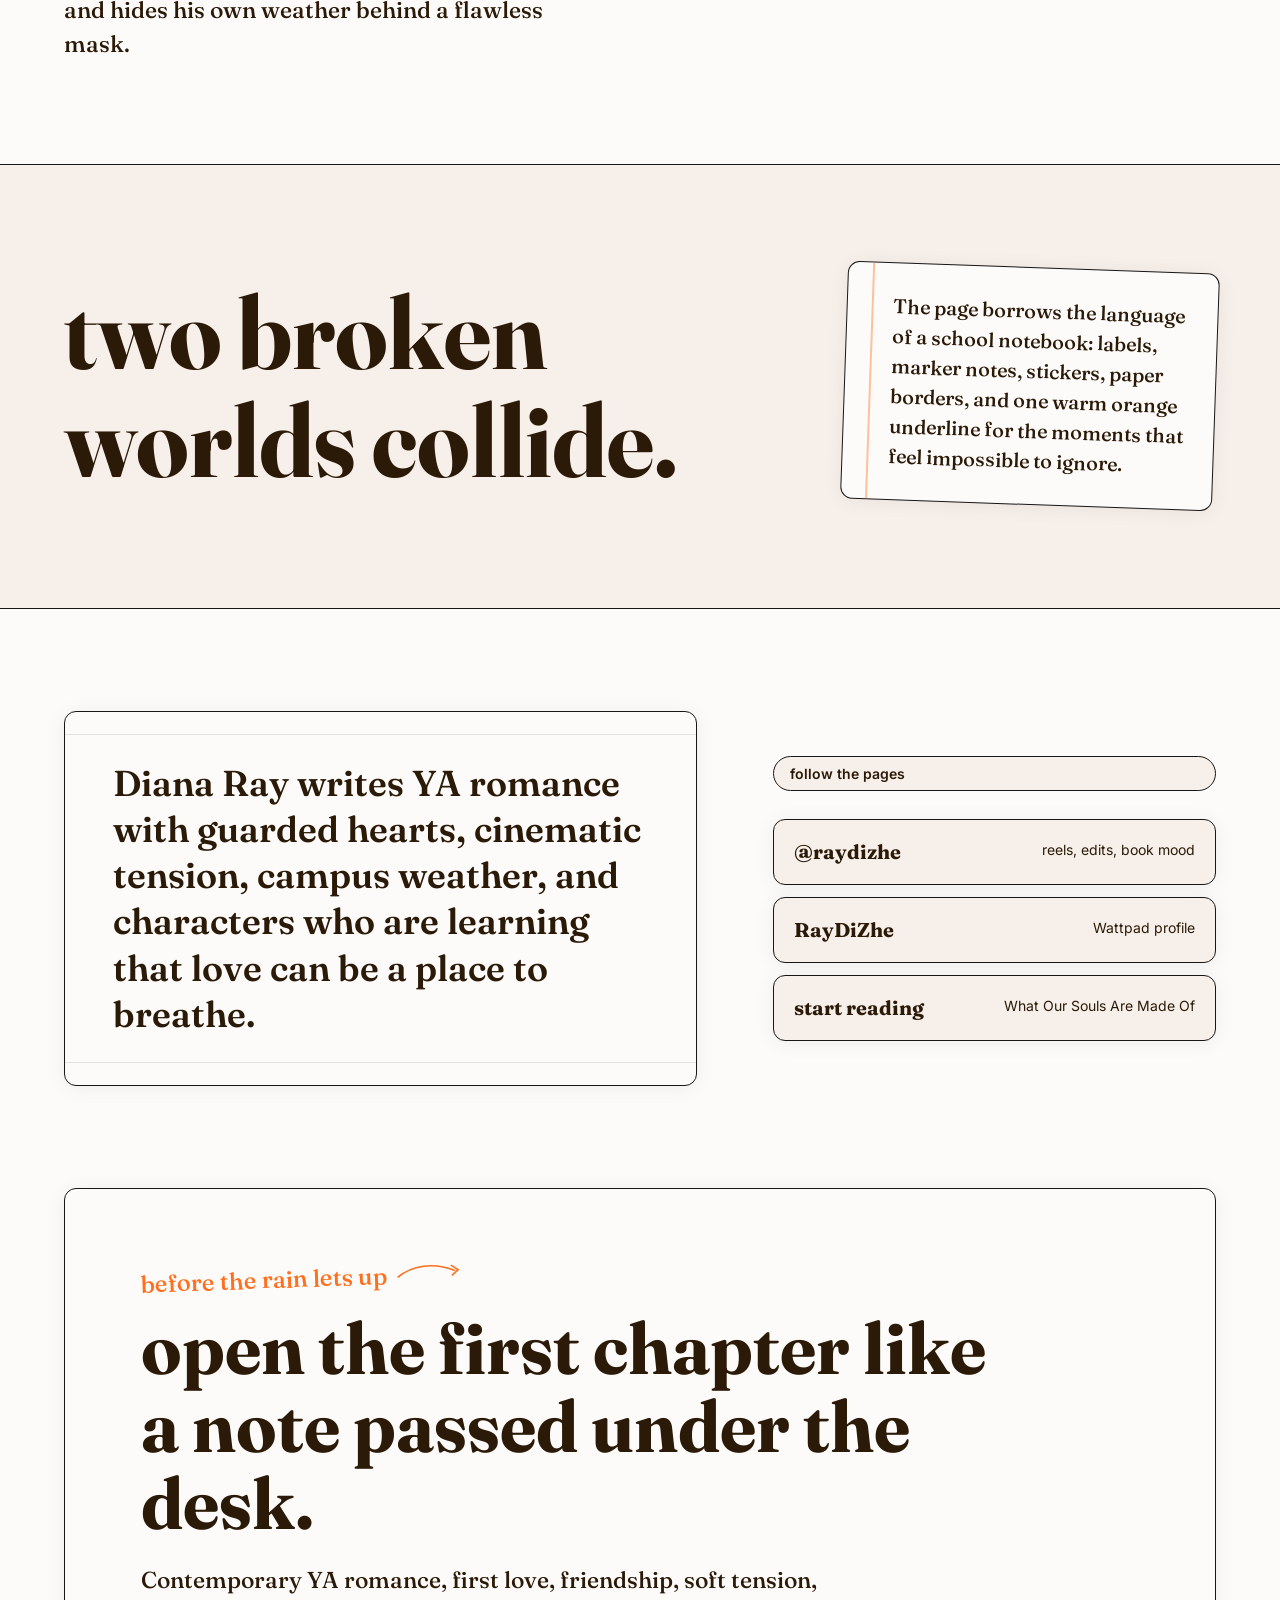
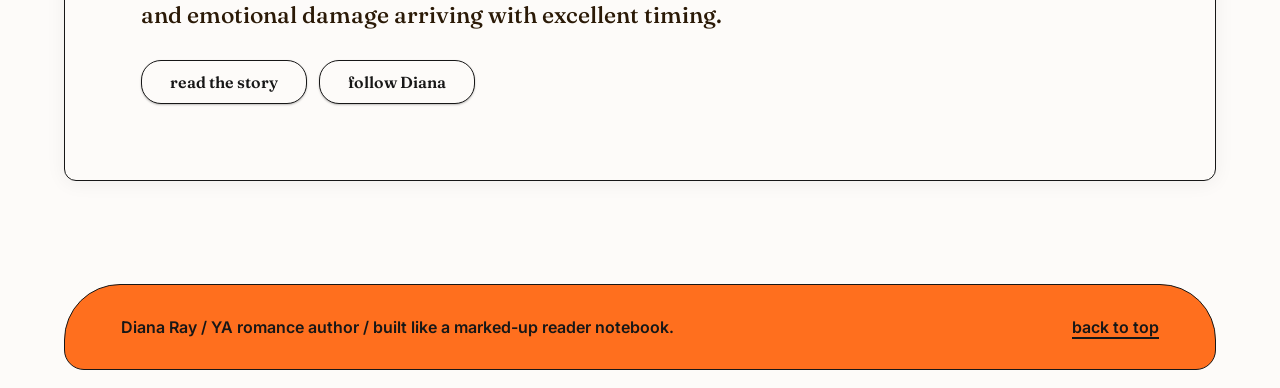
==== commit dd435341: "Publish Diana Ray landing page" ====
--- a/index.html
+++ b/index.html
@@ -1,165 +1,911 @@
 <!doctype html>
-<html lang="ru">
-<head>
-<meta charset="utf-8">
-<meta name="viewport" content="width=device-width, initial-scale=1">
-<title>НЕ ЗЕМЛЯ — десять мест, которые не похожи на Землю</title>
-<meta name="description" content="Десять мест, снятых на этой планете. Маршрут длиной 82 786 км — два экватора, не покидая Земли.">
-<link rel="stylesheet" href="styles.css">
-</head>
-<body>
-
-<main>
-  <!-- Числа этапов и накопленного — из tools/route.py. Счётчик читает data-total. -->
-  <div class="dive">
-    <div class="stage">
-
-      <header class="hero" style="--accent: #B33A20" data-total="0">
-        <img class="frame" src="assets/img/socotra.jpg" alt="" width="1800" height="1200" fetchpriority="high">
-        <div class="body">
-          <h1>Какая это планета?</h1>
-          <a class="jump" href="#finale">Сразу к ответу</a>
-        </div>
+<html lang="en">
+  <head>
+    <meta charset="utf-8">
+    <meta name="viewport" content="width=device-width, initial-scale=1">
+    <meta
+      name="description"
+      content="Diana Ray, YA romance author of What Our Souls Are Made Of. A warm notebook-style author site for readers stepping into Tessa and Ethan's perfect storm."
+    >
+    <title>Diana Ray | What Our Souls Are Made Of</title>
+    <link rel="preconnect" href="https://fonts.googleapis.com">
+    <link rel="preconnect" href="https://fonts.gstatic.com" crossorigin>
+    <link href="https://fonts.googleapis.com/css2?family=Fraunces:opsz,wght,SOFT@9..144,500..700,70&family=Inter:wght@400;500;600&display=swap" rel="stylesheet">
+    <style>
+      :root {
+        --cream-paper: #fdfbf9;
+        --dew-drop: #f7efe9;
+        --charcoal: #171717;
+        --cocoa-ink: #2b1a07;
+        --marker-orange: #ff6f1e;
+        --burnt-sienna: #ce500a;
+        --sky-sticker: #3b82f6;
+        --bubblegum-sticker: #ff66cf;
+        --sprout-sticker: #22c55e;
+        --shadow-mist: #bebcbb;
+        --font-display: Fraunces, Georgia, serif;
+        --font-ui: Inter, system-ui, -apple-system, BlinkMacSystemFont, "Segoe UI", sans-serif;
+        color: var(--charcoal);
+        background: var(--cream-paper);
+        font-family: var(--font-display);
+      }
+
+      * {
+        box-sizing: border-box;
+      }
+
+      html {
+        scroll-behavior: smooth;
+      }
+
+      body {
+        min-width: 320px;
+        margin: 0;
+        background: var(--cream-paper);
+      }
+
+      a {
+        color: inherit;
+        text-decoration: none;
+      }
+
+      img {
+        display: block;
+        max-width: 100%;
+      }
+
+      .page {
+        overflow: hidden;
+      }
+
+      .topbar {
+        position: sticky;
+        z-index: 20;
+        top: 0;
+        display: flex;
+        align-items: center;
+        justify-content: space-between;
+        gap: 1rem;
+        padding: 16px clamp(16px, 4vw, 40px);
+        background: rgba(253, 251, 249, 0.86);
+        backdrop-filter: blur(14px);
+        border-bottom: 1.5px solid var(--charcoal);
+      }
+
+      .brand {
+        display: inline-flex;
+        align-items: center;
+        gap: 10px;
+        font-family: var(--font-ui);
+        font-size: 16px;
+        font-weight: 600;
+        letter-spacing: 0;
+      }
+
+      .brand-icon {
+        width: 34px;
+        height: 34px;
+        display: grid;
+        place-items: center;
+        border: 1.5px solid var(--charcoal);
+        border-radius: 12px;
+        background: var(--dew-drop);
+        box-shadow: rgba(0, 0, 0, 0.25) 0 1px 2px;
+        transform: rotate(-6deg);
+      }
+
+      .brand-icon svg {
+        width: 22px;
+        height: 22px;
+      }
+
+      .nav {
+        display: flex;
+        align-items: center;
+        gap: 12px;
+        font-family: var(--font-ui);
+        font-size: 14px;
+        font-weight: 500;
+      }
+
+      .nav a {
+        padding: 8px 10px;
+        border-radius: 20px;
+      }
+
+      .nav a:hover,
+      .nav a:focus-visible {
+        color: var(--burnt-sienna);
+      }
+
+      .pill {
+        display: inline-flex;
+        align-items: center;
+        justify-content: center;
+        min-height: 44px;
+        padding: 10px 28px 11px;
+        border: 1.5px solid var(--charcoal);
+        border-radius: 20px;
+        background: var(--cream-paper);
+        box-shadow: rgba(0, 0, 0, 0.25) 0 1px 2px;
+        font-family: var(--font-display);
+        font-size: 16px;
+        font-weight: 600;
+        line-height: 1;
+        transition: transform 180ms ease, box-shadow 180ms ease;
+      }
+
+      .pill:hover,
+      .pill:focus-visible {
+        transform: translateY(-2px) rotate(-1deg);
+        box-shadow: rgba(0, 0, 0, 0.25) 0 3px 6px;
+      }
+
+      .hero {
+        position: relative;
+        min-height: calc(100vh - 74px);
+        padding: clamp(44px, 7vw, 84px) clamp(16px, 5vw, 64px) 40px;
+      }
+
+      .hero-inner {
+        max-width: 1200px;
+        min-height: calc(100vh - 174px);
+        margin: 0 auto;
+        display: grid;
+        grid-template-columns: minmax(0, 0.96fr) minmax(300px, 0.82fr);
+        align-items: center;
+        gap: clamp(36px, 7vw, 84px);
+      }
+
+      .caption {
+        display: inline-flex;
+        align-items: center;
+        gap: 8px;
+        margin: 0 0 16px;
+        color: var(--marker-orange);
+        font-family: var(--font-display);
+        font-size: clamp(20px, 2.2vw, 24px);
+        font-weight: 500;
+        line-height: 1.2;
+        transform: rotate(-2deg);
+      }
+
+      .caption svg {
+        width: 72px;
+        height: 28px;
+        stroke: currentColor;
+        stroke-width: 2;
+        fill: none;
+      }
+
+      h1,
+      h2,
+      h3,
+      p {
+        margin: 0;
+      }
+
+      h1 {
+        max-width: 720px;
+        color: var(--cocoa-ink);
+        font-family: var(--font-display);
+        font-size: clamp(64px, 10vw, 116px);
+        font-weight: 700;
+        line-height: 1.02;
+        letter-spacing: 0;
+        text-transform: lowercase;
+      }
+
+      .hero-copy {
+        max-width: 640px;
+        margin-top: 22px;
+        color: var(--cocoa-ink);
+        font-size: clamp(19px, 2vw, 22px);
+        font-weight: 500;
+        line-height: 1.45;
+      }
+
+      .marker {
+        position: relative;
+        color: var(--marker-orange);
+        white-space: nowrap;
+      }
+
+      .marker::after {
+        content: "";
+        position: absolute;
+        left: 0;
+        right: 0;
+        bottom: 0.02em;
+        height: 0.18em;
+        background: var(--marker-orange);
+        opacity: 0.24;
+        transform: rotate(-1.4deg);
+      }
+
+      .actions {
+        display: flex;
+        flex-wrap: wrap;
+        align-items: center;
+        gap: 12px;
+        margin-top: 28px;
+      }
+
+      .availability {
+        width: 100%;
+        color: var(--cocoa-ink);
+        font-size: 16px;
+        font-weight: 500;
+      }
+
+      .book-stage {
+        position: relative;
+        min-height: 560px;
+        display: grid;
+        place-items: center;
+      }
+
+      .book-object {
+        position: relative;
+        width: min(100%, 390px);
+        padding: 14px;
+        border: 1.5px solid var(--charcoal);
+        border-radius: 16px;
+        background: var(--dew-drop);
+        box-shadow: rgba(0, 0, 0, 0.06) 0 2px 20px;
+        transform: rotate(5deg);
+      }
+
+      .book-object img {
+        width: 100%;
+        aspect-ratio: 2 / 3;
+        object-fit: cover;
+        border: 1.5px solid var(--charcoal);
+        border-radius: 12px;
+      }
+
+      .name-label {
+        position: absolute;
+        right: -28px;
+        bottom: 70px;
+        width: 190px;
+        padding: 12px 14px;
+        border: 1.5px solid var(--charcoal);
+        border-radius: 8px;
+        background: var(--cream-paper);
+        box-shadow: rgba(0, 0, 0, 0.25) 0 1px 2px;
+        color: var(--cocoa-ink);
+        font-size: 16px;
+        line-height: 1.38;
+        transform: rotate(-9deg);
+      }
+
+      .name-label b {
+        display: block;
+        color: var(--marker-orange);
+        font-weight: 700;
+      }
+
+      .sticker {
+        position: absolute;
+        display: grid;
+        place-items: center;
+        border: 2px solid var(--charcoal);
+        box-shadow: none;
+        font-family: var(--font-ui);
+        font-weight: 600;
+        color: var(--charcoal);
+        user-select: none;
+      }
+
+      .sticker-heart {
+        width: 74px;
+        height: 66px;
+        left: 2%;
+        top: 11%;
+        background: var(--bubblegum-sticker);
+        border-radius: 44% 44% 38% 38%;
+        transform: rotate(-12deg);
+      }
+
+      .sticker-heart::before,
+      .sticker-heart::after {
+        content: "";
+        position: absolute;
+        width: 15px;
+        height: 15px;
+        top: 22px;
+        border: 2px solid var(--charcoal);
+        border-radius: 50%;
+        background: var(--cream-paper);
+      }
+
+      .sticker-heart::before {
+        left: 20px;
+      }
+
+      .sticker-heart::after {
+        right: 20px;
+      }
+
+      .sticker-bolt {
+        width: 72px;
+        height: 96px;
+        right: 2%;
+        top: 5%;
+        background: var(--sky-sticker);
+        clip-path: polygon(46% 0, 94% 0, 64% 40%, 100% 40%, 32% 100%, 48% 55%, 15% 55%);
+        transform: rotate(11deg);
+      }
+
+      .sticker-bolt::after {
+        content: "";
+        position: absolute;
+        inset: 5px;
+        border: 2px solid var(--charcoal);
+        clip-path: inherit;
+      }
+
+      .sticker-ghost {
+        width: 82px;
+        height: 90px;
+        right: 12%;
+        bottom: 6%;
+        background: var(--cream-paper);
+        border-radius: 40px 40px 12px 12px;
+        transform: rotate(8deg);
+      }
+
+      .sticker-ghost::before,
+      .sticker-ghost::after {
+        content: "";
+        position: absolute;
+        width: 9px;
+        height: 9px;
+        top: 30px;
+        border-radius: 50%;
+        background: var(--charcoal);
+      }
+
+      .sticker-ghost::before {
+        left: 27px;
+      }
+
+      .sticker-ghost::after {
+        right: 27px;
+      }
+
+      .sticker-tag {
+        left: 5%;
+        bottom: 4%;
+        min-width: 154px;
+        min-height: 48px;
+        padding: 10px 16px;
+        border-radius: 20px;
+        background: var(--sprout-sticker);
+        transform: rotate(7deg);
+      }
+
+      .section {
+        padding: clamp(64px, 8vw, 116px) clamp(16px, 5vw, 64px);
+      }
+
+      .section-inner {
+        max-width: 1200px;
+        margin: 0 auto;
+      }
+
+      .split {
+        display: grid;
+        grid-template-columns: minmax(0, 0.85fr) minmax(300px, 1fr);
+        gap: clamp(32px, 6vw, 72px);
+        align-items: start;
+      }
+
+      .eyebrow {
+        display: inline-flex;
+        margin-bottom: 16px;
+        padding: 8px 16px;
+        border: 1.5px solid var(--charcoal);
+        border-radius: 20px;
+        background: var(--dew-drop);
+        color: var(--cocoa-ink);
+        font-family: var(--font-ui);
+        font-size: 14px;
+        font-weight: 600;
+      }
+
+      h2 {
+        color: var(--cocoa-ink);
+        font-size: clamp(42px, 6vw, 72px);
+        font-weight: 700;
+        line-height: 1.08;
+        letter-spacing: 0;
+        text-transform: lowercase;
+      }
+
+      .lede {
+        margin-top: 20px;
+        color: var(--cocoa-ink);
+        font-size: clamp(19px, 2vw, 23px);
+        font-weight: 500;
+        line-height: 1.5;
+      }
+
+      .notes {
+        display: grid;
+        gap: 12px;
+      }
+
+      .note {
+        position: relative;
+        padding: 24px 28px;
+        border: 1.5px solid var(--charcoal);
+        border-radius: 12px;
+        background: var(--cream-paper);
+        box-shadow: rgba(0, 0, 0, 0.06) 0 2px 20px;
+      }
+
+      .note:nth-child(2) {
+        background: var(--dew-drop);
+        transform: rotate(-1deg);
+      }
+
+      .note:nth-child(3) {
+        transform: rotate(1deg);
+      }
+
+      .note h3 {
+        color: var(--marker-orange);
+        font-size: 24px;
+        font-weight: 700;
+        line-height: 1.2;
+        letter-spacing: 0;
+        text-transform: lowercase;
+      }
+
+      .note p {
+        margin-top: 8px;
+        color: var(--cocoa-ink);
+        font-size: 18px;
+        line-height: 1.5;
+      }
+
+      .quote {
+        background: var(--dew-drop);
+        border-top: 1.5px solid var(--charcoal);
+        border-bottom: 1.5px solid var(--charcoal);
+      }
+
+      .quote-layout {
+        display: grid;
+        grid-template-columns: minmax(0, 1fr) minmax(260px, 0.52fr);
+        gap: clamp(28px, 5vw, 64px);
+        align-items: center;
+      }
+
+      blockquote {
+        margin: 0;
+        color: var(--cocoa-ink);
+        font-size: clamp(48px, 8vw, 104px);
+        font-weight: 700;
+        line-height: 1.06;
+        letter-spacing: 0;
+        text-transform: lowercase;
+      }
+
+      .margin-sheet {
+        position: relative;
+        padding: 28px;
+        border: 1.5px solid var(--charcoal);
+        border-radius: 12px;
+        background: var(--cream-paper);
+        box-shadow: rgba(0, 0, 0, 0.06) 0 2px 20px;
+        transform: rotate(2deg);
+      }
+
+      .margin-sheet::before {
+        content: "";
+        position: absolute;
+        left: 24px;
+        top: 0;
+        bottom: 0;
+        border-left: 2px solid rgba(255, 111, 30, 0.42);
+      }
+
+      .margin-sheet p {
+        position: relative;
+        margin-left: 18px;
+        color: var(--cocoa-ink);
+        font-size: 20px;
+        font-weight: 500;
+        line-height: 1.5;
+      }
+
+      .author {
+        position: relative;
+      }
+
+      .author-grid {
+        display: grid;
+        grid-template-columns: minmax(0, 1fr) minmax(280px, 0.7fr);
+        gap: clamp(32px, 6vw, 76px);
+        align-items: center;
+      }
+
+      .script-paper {
+        position: relative;
+        padding: clamp(28px, 5vw, 48px);
+        border: 1.5px solid var(--charcoal);
+        border-radius: 12px;
+        background: var(--cream-paper);
+        box-shadow: rgba(0, 0, 0, 0.06) 0 2px 20px;
+      }
+
+      .script-paper::before {
+        content: "";
+        position: absolute;
+        inset: 22px 0;
+        border-top: 1px solid rgba(23, 23, 23, 0.11);
+        border-bottom: 1px solid rgba(23, 23, 23, 0.11);
+        pointer-events: none;
+      }
+
+      .script-paper p {
+        color: var(--cocoa-ink);
+        font-size: clamp(24px, 3vw, 36px);
+        font-weight: 600;
+        line-height: 1.28;
+      }
+
+      .links {
+        display: grid;
+        gap: 12px;
+      }
+
+      .link-row {
+        display: flex;
+        justify-content: space-between;
+        gap: 18px;
+        padding: 20px;
+        border: 1.5px solid var(--charcoal);
+        border-radius: 12px;
+        background: var(--dew-drop);
+        box-shadow: rgba(0, 0, 0, 0.06) 0 2px 20px;
+        color: var(--cocoa-ink);
+      }
+
+      .link-row strong {
+        font-size: 20px;
+        line-height: 1.2;
+      }
+
+      .link-row span {
+        font-family: var(--font-ui);
+        font-size: 14px;
+        line-height: 1.4;
+      }
+
+      .finale {
+        padding-top: 0;
+      }
+
+      .finale-box {
+        position: relative;
+        padding: clamp(40px, 6vw, 76px);
+        border: 1.5px solid var(--charcoal);
+        border-radius: 12px;
+        background: var(--cream-paper);
+        text-align: left;
+        box-shadow: rgba(0, 0, 0, 0.06) 0 2px 20px;
+      }
+
+      .finale-box h2 {
+        max-width: 850px;
+      }
+
+      .finale-box .lede {
+        max-width: 700px;
+      }
+
+      .footer {
+        margin: 0 clamp(16px, 5vw, 64px) 18px;
+        padding: 32px clamp(20px, 5vw, 56px);
+        border: 1.5px solid var(--charcoal);
+        border-radius: 56px 56px 20px 20px;
+        background: var(--marker-orange);
+        color: var(--charcoal);
+        display: flex;
+        align-items: center;
+        justify-content: space-between;
+        gap: 16px;
+        font-family: var(--font-ui);
+        font-size: 16px;
+        font-weight: 600;
+      }
+
+      .footer a {
+        text-decoration: underline;
+        text-decoration-thickness: 1.5px;
+        text-underline-offset: 4px;
+      }
+
+      :focus-visible {
+        outline: 3px solid var(--sprout-sticker);
+        outline-offset: 4px;
+      }
+
+      @media (prefers-reduced-motion: no-preference) {
+        .sticker-heart {
+          animation: tiny-float 7s ease-in-out infinite;
+        }
+
+        .sticker-ghost {
+          animation: tiny-float 8s ease-in-out 700ms infinite;
+        }
+
+        @keyframes tiny-float {
+          0%,
+          100% {
+            translate: 0 0;
+          }
+          50% {
+            translate: 0 -8px;
+          }
+        }
+      }
+
+      @media (max-width: 900px) {
+        .hero-inner,
+        .split,
+        .quote-layout,
+        .author-grid {
+          grid-template-columns: 1fr;
+        }
+
+        .hero-inner {
+          min-height: auto;
+        }
+
+        .book-stage {
+          min-height: 500px;
+        }
+
+        .book-object {
+          width: min(86vw, 340px);
+        }
+
+        .quote-layout {
+          gap: 28px;
+        }
+      }
+
+      @media (max-width: 640px) {
+        .topbar {
+          align-items: flex-start;
+        }
+
+        .brand span {
+          display: none;
+        }
+
+        .nav {
+          flex-wrap: wrap;
+          justify-content: flex-end;
+          gap: 4px;
+          max-width: 240px;
+        }
+
+        .nav a {
+          padding: 6px 8px;
+          font-size: 13px;
+        }
+
+        h1 {
+          font-size: clamp(56px, 18vw, 76px);
+        }
+
+        .hero {
+          padding-top: 36px;
+        }
+
+        .book-stage {
+          min-height: 430px;
+        }
+
+        .name-label {
+          right: -4px;
+          bottom: 42px;
+          width: 164px;
+          font-size: 14px;
+        }
+
+        .sticker-heart {
+          left: -10px;
+          top: 12px;
+        }
+
+        .sticker-bolt {
+          right: -12px;
+          top: 12px;
+        }
+
+        .sticker-ghost,
+        .sticker-tag {
+          display: none;
+        }
+
+        .actions,
+        .footer {
+          align-items: stretch;
+          flex-direction: column;
+        }
+
+        .pill {
+          width: 100%;
+        }
+      }
+    </style>
+  </head>
+  <body>
+    <div class="page">
+      <header class="topbar" aria-label="Site navigation">
+        <a class="brand" href="#top" aria-label="Diana Ray home">
+          <span class="brand-icon" aria-hidden="true">
+            <svg viewBox="0 0 24 24">
+              <path d="M6 18c4-1 8-5 11-11" fill="none" stroke="#171717" stroke-width="1.8" stroke-linecap="round"/>
+              <path d="M14 6h4v4" fill="none" stroke="#171717" stroke-width="1.8" stroke-linecap="round" stroke-linejoin="round"/>
+              <path d="M7 7c1 1 1 2 0 3m4 7c1-1 2-1 3 0" fill="none" stroke="#ff6f1e" stroke-width="1.8" stroke-linecap="round"/>
+            </svg>
+          </span>
+          <span>Diana Ray</span>
+        </a>
+        <nav class="nav" aria-label="Primary navigation">
+          <a href="#book">book</a>
+          <a href="#author">author</a>
+          <a href="https://www.instagram.com/raydizhe/" target="_blank" rel="noreferrer">reels</a>
+          <a class="pill" href="https://www.wattpad.com/story/410771562-what-our-souls-are-made-of" target="_blank" rel="noreferrer">read</a>
+        </nav>
       </header>
 
-      <section class="place" id="p-socotra" style="--accent: #B33A20" data-total="0">
-        <img class="frame" src="assets/img/socotra.jpg" alt="Драконовы деревья с плоскими кронами на каменистом плато Сокотры" width="1800" height="1200" loading="lazy" decoding="async">
-        <div class="body">
-          <p class="meta"><span class="n">Точка 1 / 10</span><span class="coords">12°30′N 54°00′E</span></p>
-          <h2>Сокотра</h2>
-          <p class="where">Йемен · старт маршрута</p>
-          <p class="text">Остров оторвался от материка так давно, что жизнь здесь пошла отдельной веткой. Драконовы деревья держат крону плоским зонтом: так они ловят туман, а дождя тут почти не бывает. На срезе кора истекает красной смолой — её тысячи лет называют кровью дракона.</p>
-          <p class="fact">307 из 825 видов растений не растут больше нигде</p>
-        </div>
-      </section>
-
-      <section class="place" id="p-dallol" style="--accent: #E8D33A" data-total="1494">
-        <img class="frame" src="assets/img/dallol.jpg" alt="Кислотные соляные поля Даллола: жёлтые, оранжевые и зелёные террасы" width="1800" height="1200" loading="lazy" decoding="async">
-        <div class="body">
-          <p class="meta"><span class="n">Точка 2 / 10</span><span class="coords">14°14′N 40°18′E</span></p>
-          <h2>Данакиль</h2>
-          <p class="where">Эфиопия · этап 1 494 км</p>
-          <p class="text">Под впадиной стоит магма и выдавливает наверх рассолы, насыщенные железом и серой. Цвет здесь означает химию: жёлтый — сера, оранжевый — окисленное железо, зелёный — медь. Дождя не бывает, и рисунок держится годами, пока его не перепишет новый источник.</p>
-          <p class="fact">кислотность рассолов доходит до pH −1,7</p>
-        </div>
-      </section>
-
-      <section class="place" id="p-uyuni" style="--accent: #DCE9EE" data-total="13865">
-        <img class="frame" src="assets/img/uyuni.jpg" alt="Гора Тунупа и небо, отражённые в зеркале воды на солончаке Уюни" width="1800" height="1200" loading="lazy" decoding="async">
-        <div class="body">
-          <p class="meta"><span class="n">Точка 3 / 10</span><span class="coords">20°08′S 67°29′W</span></p>
-          <h2>Уюни</h2>
-          <p class="where">Боливия · этап 12 371 км</p>
-          <p class="text">Соляная корка легла так ровно, что по ней калибруют спутниковые высотомеры. В дождь на ней стоит слой воды в пару сантиметров, и равнина становится зеркалом без единого шва. Горизонт пропадает: небо оказывается и сверху, и снизу, а гора вырастает из собственного отражения.</p>
-          <p class="fact">на 10 000 км² перепад высот меньше метра</p>
-        </div>
-      </section>
-
-      <section class="place" id="p-danxia" style="--accent: #E8A33D" data-total="31478">
-        <img class="frame" src="assets/img/danxia.jpg" alt="Слоистые холмы Чжанъе Данься в полосах ржавчины, охры и мела" width="1800" height="1200" loading="lazy" decoding="async">
-        <div class="body">
-          <p class="meta"><span class="n">Точка 4 / 10</span><span class="coords">38°55′N 100°08′E</span></p>
-          <h2>Данься</h2>
-          <p class="where">Китай · этап 17 613 км</p>
-          <p class="text">Песчаник и минералы копились слоями на дне древнего озера, а потом плиты подняли эту стопку и наклонили набок. Ветер и вода срезали верх, и разрез вышел наружу: полосы ржавчины, охры и мела идут поперёк склонов. Красит их не свет и не лишайник — это цвет самой породы.</p>
-          <p class="fact">пласты копились около 24 млн лет</p>
-        </div>
-      </section>
-
-      <section class="place" id="p-ijen" style="--accent: #5B3DFF" data-total="36900">
-        <img class="frame" src="assets/img/ijen.jpg" alt="Синее пламя горящей серы в темноте кратера Кавах-Иджен" width="1800" height="1200" loading="lazy" decoding="async">
-        <div class="body">
-          <p class="meta"><span class="n">Точка 5 / 10</span><span class="coords">8°03′S 114°15′E</span></p>
-          <h2>Иджен</h2>
-          <p class="where">Индонезия · этап 5 422 км</p>
-          <p class="text">Из трещин кратера бьёт вулканический газ температурой под 600 °C. На воздухе он загорается и горит синим, потому что горит сера, а не дерево. Днём пламени не видно совсем — оно проступает только в темноте, и сборщики серы работают прямо в нём.</p>
-          <p class="fact">озеро в кратере — pH 0,5, кислее желудочного сока</p>
-        </div>
-      </section>
-
-      <section class="place" id="p-cappadocia" style="--accent: #E0A08A" data-total="46559">
-        <img class="frame" src="assets/img/cappadocia.jpg" alt="Плотный лес туфовых башен Каппадокии в утреннем свете" width="1800" height="1200" loading="lazy" decoding="async">
-        <div class="body">
-          <p class="meta"><span class="n">Точка 6 / 10</span><span class="coords">38°38′N 34°50′E</span></p>
-          <h2>Каппадокия</h2>
-          <p class="where">Турция · этап 9 659 км</p>
-          <p class="text">Вулканы засыпали долину пеплом, пепел слежался в туф — камень, который режется ножом. Дождь и ветер выели мягкое и оставили стоять твёрдое: сотни башен с каменными шапками. Тот же податливый туф позволил выкопать город прямо под ними — Деринкую уходит на восемь ярусов вниз.</p>
-          <p class="fact">под ними город Деринкую уходит на 85 м вниз</p>
-        </div>
-      </section>
-
-      <section class="place" id="p-vatnajokull" style="--accent: #1E5FA8" data-total="50942">
-        <img class="frame" src="assets/img/vatnajokull.jpg" alt="Свод ледниковой пещеры из спрессованного синего льда" width="1800" height="1200" loading="lazy" decoding="async">
-        <div class="body">
-          <p class="meta"><span class="n">Точка 7 / 10</span><span class="coords">64°25′N 16°48′W</span></p>
-          <h2>Ватнайёкюдль</h2>
-          <p class="where">Исландия · этап 4 383 км</p>
-          <p class="text">Лёд лежит слоями почти километровой толщины и под собственным весом выдавливает из себя воздух. Без пузырьков он перестаёт рассеивать свет и пропускает только синюю часть спектра — остальное гаснет в толще. Пещеру каждую зиму протапливает талая вода, и каждое лето своды обрушиваются: одну и ту же не увидеть дважды.</p>
-          <p class="fact">толщина льда доходит до 950 м</p>
-        </div>
-      </section>
-
-      <section class="place" id="p-tsingy" style="--accent: #A8B4B0" data-total="61553">
-        <img class="frame" src="assets/img/tsingy.jpg" alt="Частокол известняковых игл Цинги-де-Бемараха" width="1800" height="1200" loading="lazy" decoding="async">
-        <div class="body">
-          <p class="meta"><span class="n">Точка 8 / 10</span><span class="coords">18°43′S 44°45′E</span></p>
-          <h2>Цинги</h2>
-          <p class="where">Мадагаскар · этап 10 611 км</p>
-          <p class="text">Дожди тысячелетиями растворяли известняк сверху вниз, вдоль трещин. Осталось то, к чему вода не добралась: частокол лезвий высотой до ста метров, между которыми не пройти. По-малагасийски «цинги» и значит место, где нельзя ходить босиком.</p>
-          <p class="fact">иглы поднимаются на 100 м</p>
-        </div>
-      </section>
-
-      <section class="place" id="p-marmol" style="--accent: #2AA9A0" data-total="71979">
-        <img class="frame" src="assets/img/marmol.jpg" alt="Мраморные своды над бирюзовой водой ледникового озера" width="1800" height="1200" loading="lazy" decoding="async">
-        <div class="body">
-          <p class="meta"><span class="n">Точка 9 / 10</span><span class="coords">46°39′S 72°38′W</span></p>
-          <h2>Мраморные пещеры</h2>
-          <p class="where">Чили · этап 10 426 км</p>
-          <p class="text">Волны ледникового озера шесть тысяч лет вылизывают мраморный мыс и вымыли в нём своды и колонны. Вода бирюзовая не от неба: ледники стирают с гор каменную муку, и эта взвесь рассеивает свет. Отражённый от воды, он поднимается на потолок, и слои мрамора начинают светиться изнутри.</p>
-          <p class="fact">вода точит этот мрамор больше 6 000 лет</p>
-        </div>
-      </section>
-
-      <section class="place" id="p-prismatic" style="--accent: #FF5A1F" data-total="82786">
-        <img class="frame" src="assets/img/prismatic.jpg" alt="Гранд-Призматик сверху: рыжие кольца вокруг голубой линзы кипятка" width="1800" height="1200" loading="lazy" decoding="async">
-        <div class="body">
-          <p class="meta"><span class="n">Точка 10 / 10</span><span class="coords">44°31′N 110°50′W</span></p>
-          <h2>Гранд-Призматик</h2>
-          <p class="where">США · этап 10 807 км</p>
-          <p class="text">В середине источника вода около 70 °C и почти стерильна — она синяя просто потому, что глубокая и чистая. К краям температура падает, и на каждом поясе селится своя колония бактерий: сначала жёлтые, за ними оранжевые, потом рыжие. Кольца — это не минерал, а живое, разложенное по градусам.</p>
-          <p class="fact">цвет источнику дают живые бактерии при 70 °C</p>
-        </div>
-      </section>
-
+      <main>
+        <section class="hero" id="top">
+          <div class="hero-inner">
+            <div>
+              <p class="caption">
+                dear romantics,
+                <svg viewBox="0 0 90 32" aria-hidden="true">
+                  <path d="M2 18c18-14 45-18 72-6"/>
+                  <path d="M69 5l9 6-8 7"/>
+                </svg>
+              </p>
+              <h1>what our souls are made of</h1>
+              <p class="hero-copy">
+                a Harvard slow burn about Tessa, Ethan, one runaway slap, and the kind of
+                <span class="marker">perfect storm</span> that turns a hiding place into a love story.
+              </p>
+              <div class="actions" aria-label="Primary links">
+                <a class="pill" href="https://www.wattpad.com/story/410771562-what-our-souls-are-made-of" target="_blank" rel="noreferrer">read on wattpad</a>
+                <a class="pill" href="https://www.instagram.com/raydizhe/" target="_blank" rel="noreferrer">watch the reels</a>
+                <p class="availability">currently unfolding on Wattpad by Diana Ray / RayDiZhe.</p>
+              </div>
+            </div>
+
+            <div class="book-stage" aria-label="Book cover and story stickers">
+              <span class="sticker sticker-heart" aria-hidden="true"></span>
+              <span class="sticker sticker-bolt" aria-hidden="true"></span>
+              <span class="sticker sticker-ghost" aria-hidden="true"></span>
+              <span class="sticker sticker-tag" aria-hidden="true">slow burn</span>
+              <figure class="book-object">
+                <img src="[data-uri]" alt="What Our Souls Are Made Of book cover">
+                <figcaption class="name-label">
+                  <b>name</b>
+                  Tessa + Ethan<br>
+                  <b>class</b>
+                  Harvard rain<br>
+                  <b>roll no.</b>
+                  perfect storm
+                </figcaption>
+              </figure>
+            </div>
+          </div>
+        </section>
+
+        <section class="section" id="book">
+          <div class="section-inner split">
+            <div>
+              <span class="eyebrow">story notes</span>
+              <h2>not soft because it is easy. soft because it survives.</h2>
+              <p class="lede">
+                Tessa grew up where you survive, not dream. Ethan looks perfectly composed,
+                quotes Wuthering Heights like he knows too much, and hides his own weather
+                behind a flawless mask.
+              </p>
+            </div>
+
+            <div class="notes">
+              <article class="note">
+                <h3>the slap</h3>
+                <p>She hits a stranger and runs before asking his name. It should be the end. It is very much not the end.</p>
+              </article>
+              <article class="note">
+                <h3>the attic</h3>
+                <p>A small refuge from the world outside, where pretending to be strong starts to feel less necessary.</p>
+              </article>
+              <article class="note">
+                <h3>the rain</h3>
+                <p>Lingering looks, a kiss that was not supposed to happen, and two broken worlds losing the option of staying separate.</p>
+              </article>
+            </div>
+          </div>
+        </section>
+
+        <section class="section quote" aria-label="Story quote">
+          <div class="section-inner quote-layout">
+            <blockquote>two broken worlds collide.</blockquote>
+            <div class="margin-sheet">
+              <p>
+                The page borrows the language of a school notebook: labels, marker notes,
+                stickers, paper borders, and one warm orange underline for the moments that
+                feel impossible to ignore.
+              </p>
+            </div>
+          </div>
+        </section>
+
+        <section class="section author" id="author">
+          <div class="section-inner author-grid">
+            <div class="script-paper">
+              <p>
+                Diana Ray writes YA romance with guarded hearts, cinematic tension, campus
+                weather, and characters who are learning that love can be a place to breathe.
+              </p>
+            </div>
+
+            <div class="links" aria-label="Author links">
+              <span class="eyebrow">follow the pages</span>
+              <a class="link-row" href="https://www.instagram.com/raydizhe/" target="_blank" rel="noreferrer">
+                <strong>@raydizhe</strong>
+                <span>reels, edits, book mood</span>
+              </a>
+              <a class="link-row" href="https://www.wattpad.com/user/RayDiZhe" target="_blank" rel="noreferrer">
+                <strong>RayDiZhe</strong>
+                <span>Wattpad profile</span>
+              </a>
+              <a class="link-row" href="https://www.wattpad.com/story/410771562-what-our-souls-are-made-of" target="_blank" rel="noreferrer">
+                <strong>start reading</strong>
+                <span>What Our Souls Are Made Of</span>
+              </a>
+            </div>
+          </div>
+        </section>
+
+        <section class="section finale" id="read">
+          <div class="section-inner finale-box">
+            <p class="caption">
+              before the rain lets up
+              <svg viewBox="0 0 90 32" aria-hidden="true">
+                <path d="M2 18c18-14 45-18 72-6"/>
+                <path d="M69 5l9 6-8 7"/>
+              </svg>
+            </p>
+            <h2>open the first chapter like a note passed under the desk.</h2>
+            <p class="lede">
+              Contemporary YA romance, first love, friendship, soft tension, and emotional
+              damage arriving with excellent timing.
+            </p>
+            <div class="actions">
+              <a class="pill" href="https://www.wattpad.com/story/410771562-what-our-souls-are-made-of" target="_blank" rel="noreferrer">read the story</a>
+              <a class="pill" href="https://www.instagram.com/raydizhe/" target="_blank" rel="noreferrer">follow Diana</a>
+            </div>
+          </div>
+        </section>
+      </main>
+
+      <footer class="footer">
+        <span>Diana Ray / YA romance author / built like a marked-up reader notebook.</span>
+        <a href="#top">back to top</a>
+      </footer>
     </div>
-  </div>
-
-  <p class="odometer" aria-hidden="true">Пройдено <span id="odometer-value">0</span> км</p>
-
-  <footer class="finale" id="finale" tabindex="-1">
-    <h2>Ни один снимок не сделан за пределами Земли.</h2>
-    <p class="verdict">82 786 км · два экватора · одна планета</p>
-
-    <img class="route" src="assets/route.svg" alt="Карта мира: десять точек маршрута соединены дугами большого круга — от Сокотры через Данакиль, Уюни, Данься, Иджен, Каппадокию, Ватнайёкюдль, Цинги и Мраморные пещеры к Гранд-Призматику." width="2000" height="789">
-
-    <ul class="proof">
-      <li><img src="assets/img/socotra.jpg" alt="" width="1800" height="1200" loading="lazy"><span>Сокотра</span><a href="https://commons.wikimedia.org/wiki/File:Dragon%27s_Blood_Trees,_Socotra_Island.jpg">Rod Waddington · CC BY-SA 2.0</a></li>
-      <li><img src="assets/img/dallol.jpg" alt="" width="1800" height="1200" loading="lazy"><span>Даллол</span><a href="https://commons.wikimedia.org/wiki/File:Dallol-2001.jpg">Hervé Sthioul · CC BY 2.5</a></li>
-      <li><img src="assets/img/uyuni.jpg" alt="" width="1800" height="1200" loading="lazy"><span>Уюни</span><a href="https://commons.wikimedia.org/wiki/File:Salar_de_Uyuni,_Bolivia,_2016-02-04,_DD_10-12_HDR.JPG">Diego Delso · CC BY-SA 4.0</a></li>
-      <li><img src="assets/img/danxia.jpg" alt="" width="1800" height="1200" loading="lazy"><span>Данься</span><a href="https://commons.wikimedia.org/wiki/File:Colourful_mountains_of_the_Zhangye_National_Geopark.jpg">Terry Wu · CC BY-SA 2.0</a></li>
-      <li><img src="assets/img/ijen.jpg" alt="" width="1800" height="1200" loading="lazy"><span>Иджен</span><a href="https://commons.wikimedia.org/wiki/File:Blue_flames_in_the_Ijen_Caldera.jpg">Isderion · CC BY-SA 3.0 de</a></li>
-      <li><img src="assets/img/cappadocia.jpg" alt="" width="1800" height="1200" loading="lazy"><span>Каппадокия</span><a href="https://commons.wikimedia.org/wiki/File:Nature_carved_rock_Cappadocia_01.jpg">Linda M Caldwell · CC BY-SA 4.0</a></li>
-      <li><img src="assets/img/vatnajokull.jpg" alt="" width="1800" height="1200" loading="lazy"><span>Ватнайёкюдль</span><a href="https://commons.wikimedia.org/wiki/File:Ice_Cave_Blue_Roof_-_Iceland.jpg">Eric Kilby · CC BY-SA 2.0</a></li>
-      <li><img src="assets/img/tsingy.jpg" alt="" width="1800" height="1200" loading="lazy"><span>Цинги</span><a href="https://commons.wikimedia.org/wiki/File:Tsingy_-_105.jpg">Olivier Lejade · CC BY-SA 2.0</a></li>
-      <li><img src="assets/img/marmol.jpg" alt="" width="1800" height="1200" loading="lazy"><span>Мраморные пещеры</span><a href="https://commons.wikimedia.org/wiki/File:Cuevas_de_M%C3%A1rmol_-_Marble_Caves,_Blue_Water,_Patagonia,_Chile.jpg">Wescottm · CC BY 4.0</a></li>
-      <li><img src="assets/img/prismatic.jpg" alt="" width="1800" height="1200" loading="lazy"><span>Гранд-Призматик</span><a href="https://commons.wikimedia.org/wiki/File:Aerial_image_of_Grand_Prismatic_Spring_(view_from_the_south).jpg">Carsten Steger · CC BY-SA 4.0</a></li>
-    </ul>
-
-    <p class="colophon">Снимки — Wikimedia Commons, свободные лицензии. Расстояния — по большому кругу, R = 6371 км.</p>
-  </footer>
-</main>
-
-<script src="main.js" defer></script>
-</body>
+  </body>
 </html>
